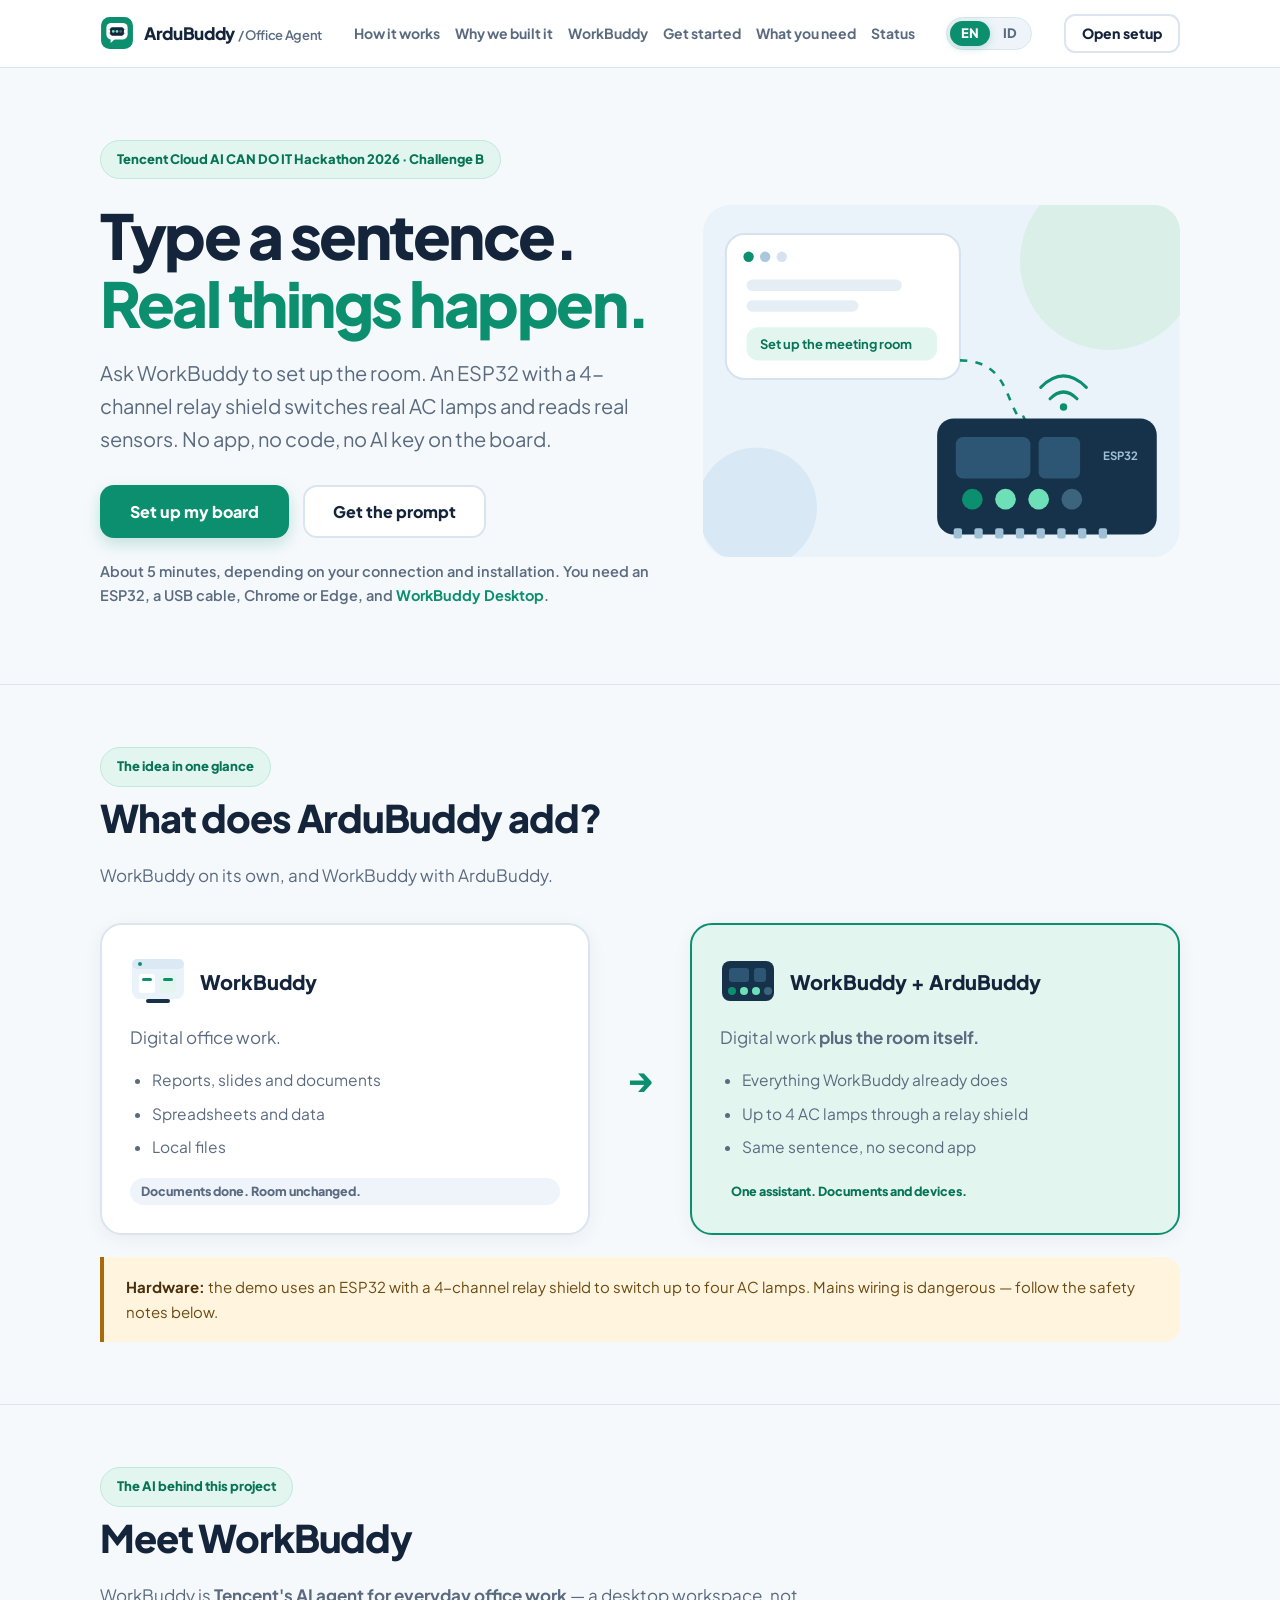
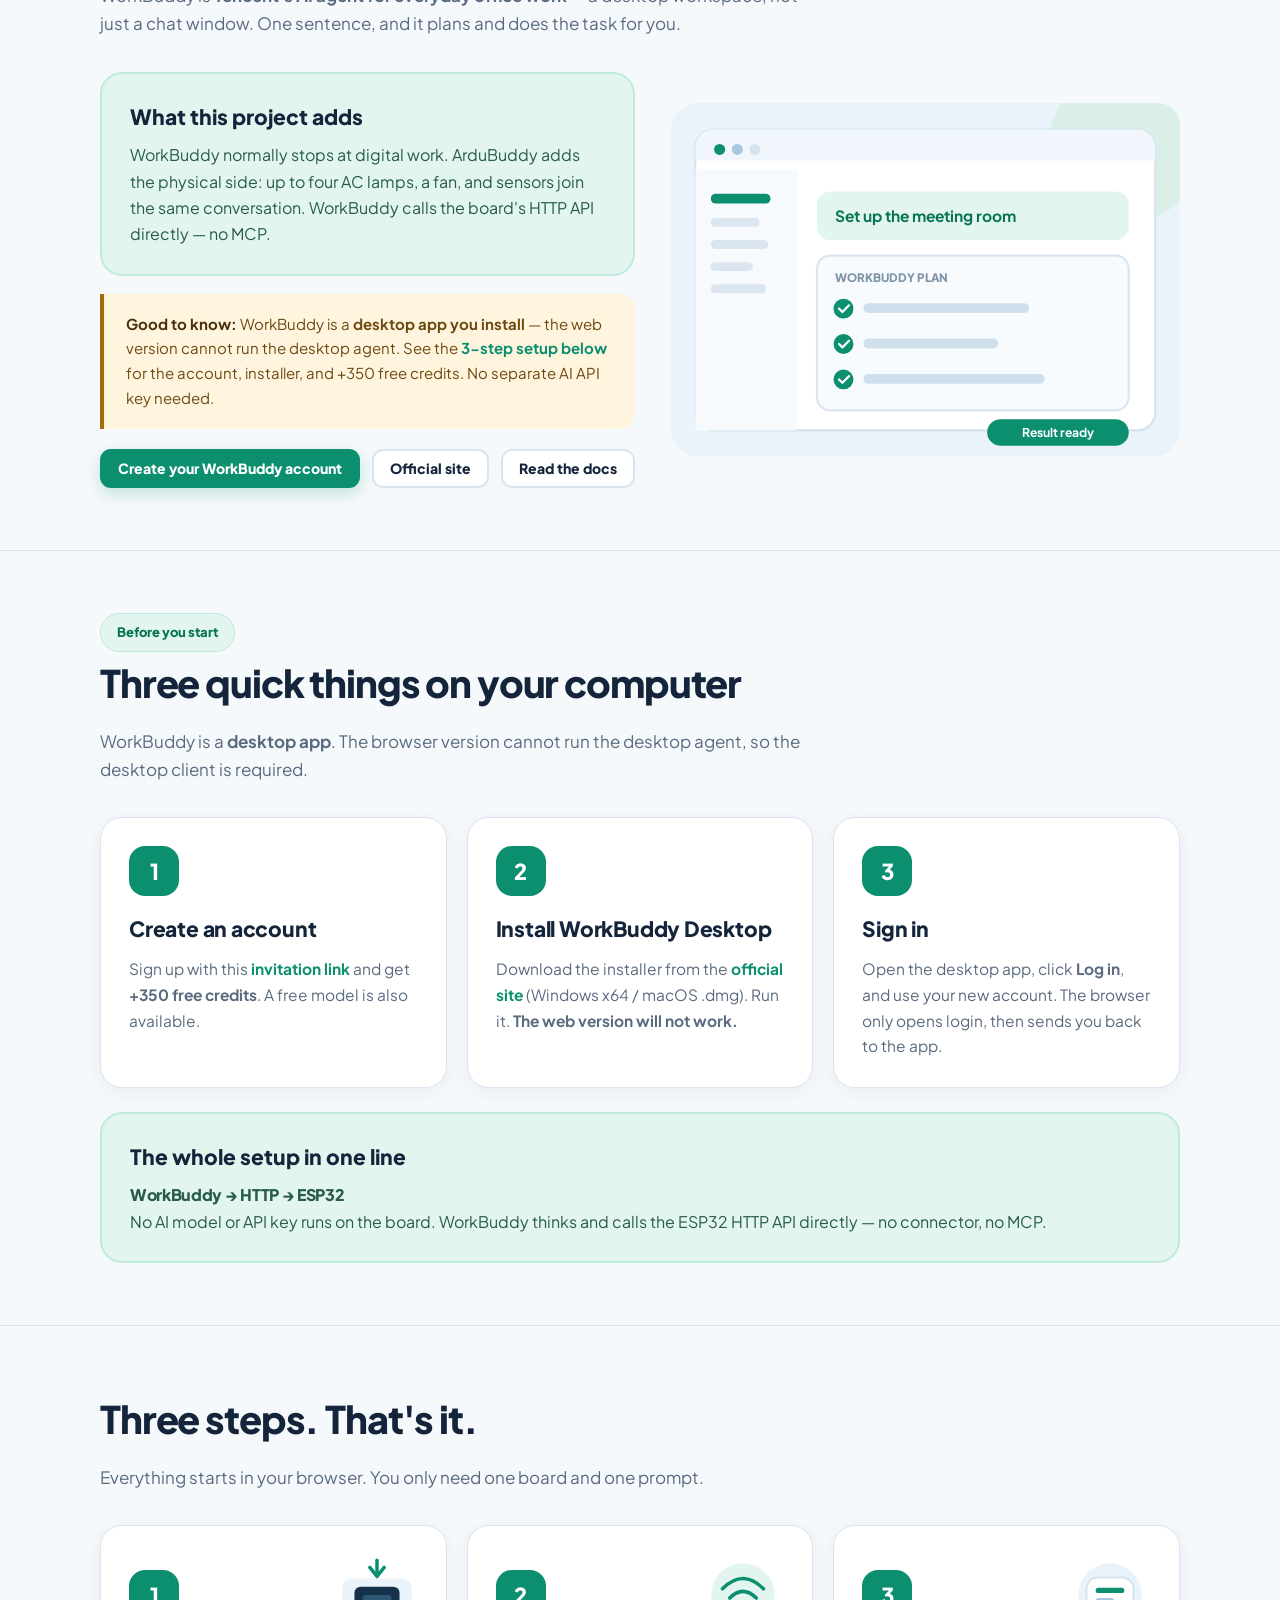
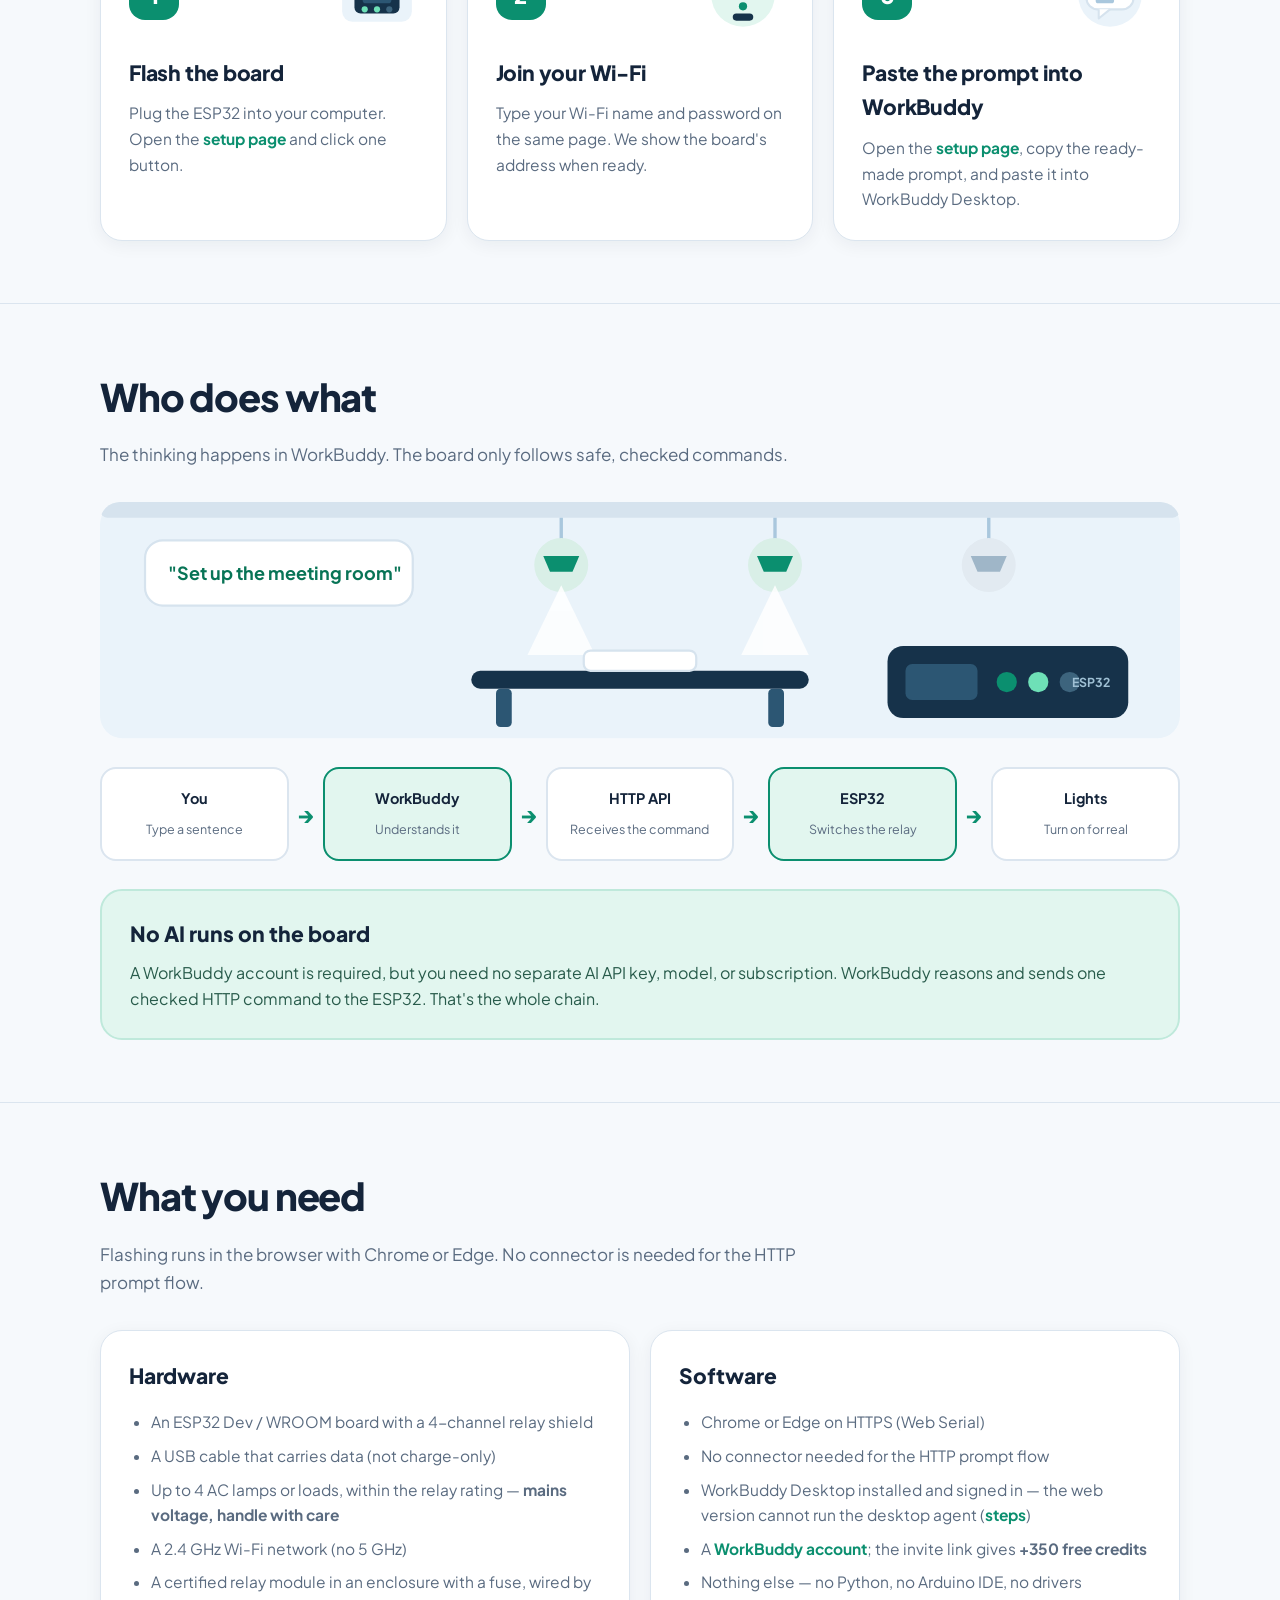
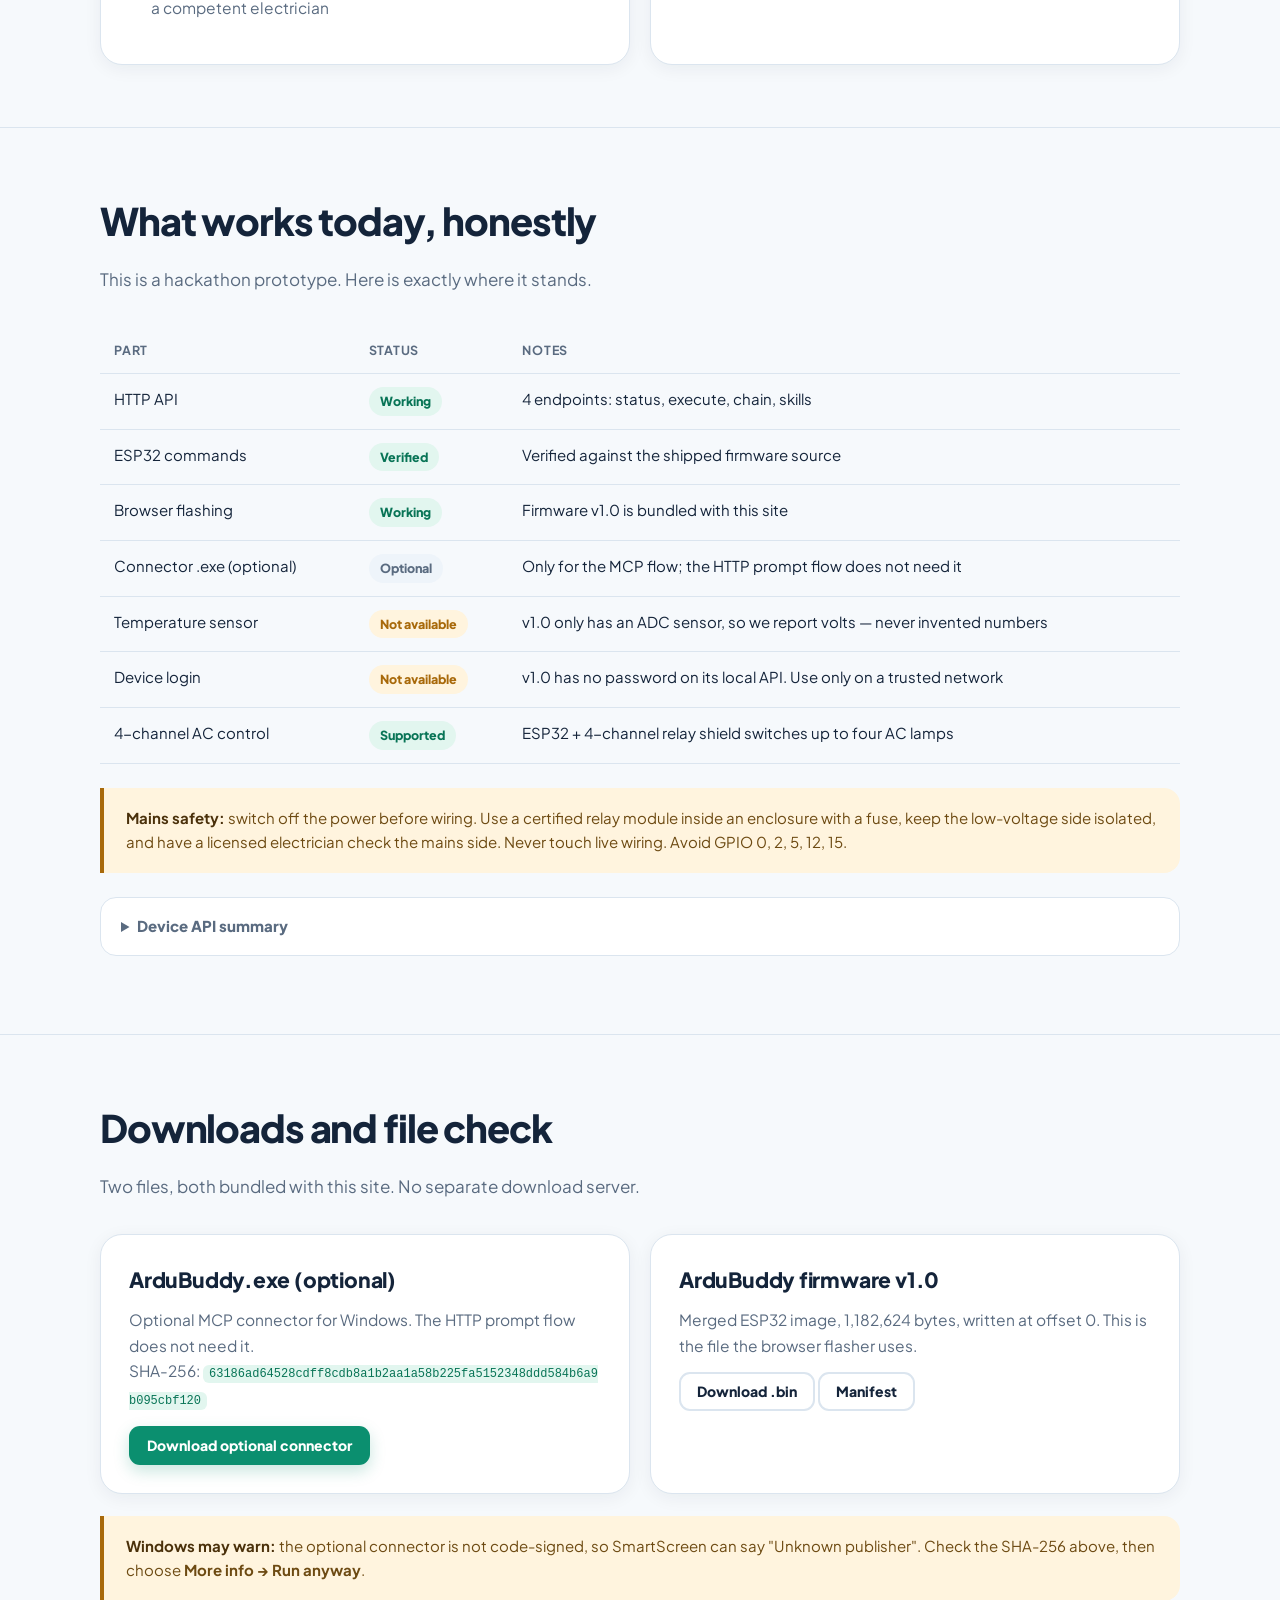
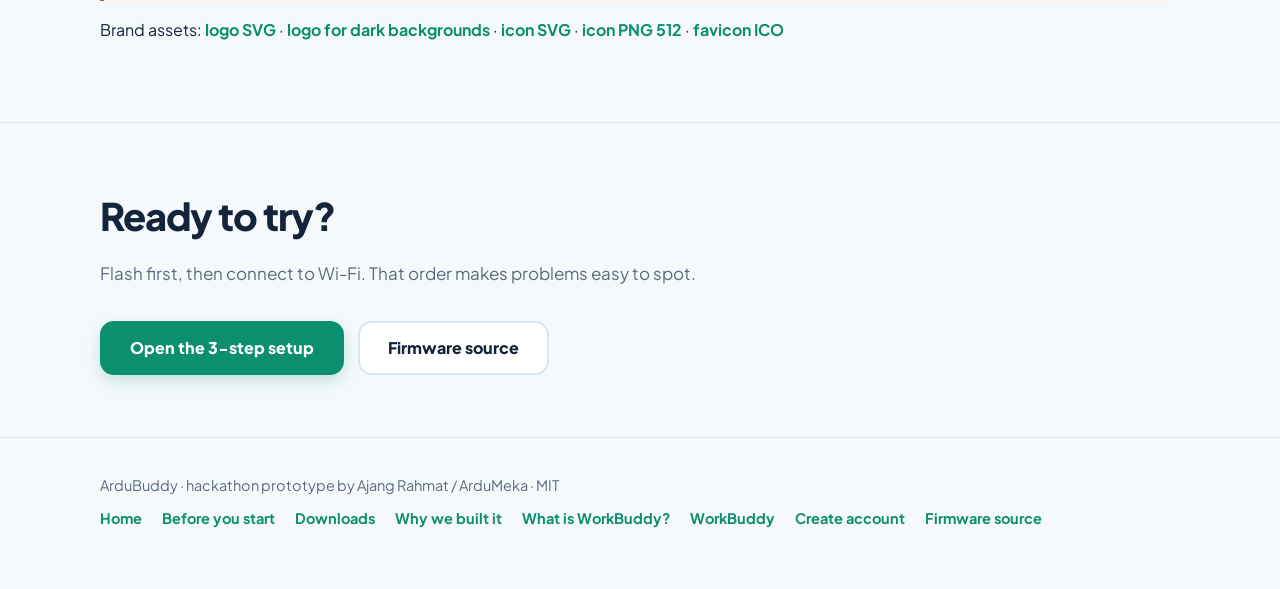
==== website/index.html @ 30529f7f "feat: ArduBuddy v1.0 — firmware ESP32, web setup, prompt HTTP - firmware/ardubuddy: PlatformIO, Wi-F" ====
<!DOCTYPE html>
<html lang="en">
<head>
  <meta charset="utf-8" />
  <meta name="viewport" content="width=device-width, initial-scale=1" />
  <title>ArduBuddy — Talk to your office, watch it happen</title>
  <meta name="description" content="Connect Tencent WorkBuddy, an AI agent for everyday office work, to a real ESP32 board. Flash it in your browser, join it to Wi-Fi, then control lights with a plain sentence." />
  <link rel="preconnect" href="https://fonts.googleapis.com" />
  <link rel="preconnect" href="https://fonts.gstatic.com" crossorigin />
  <link href="https://fonts.googleapis.com/css2?family=Plus+Jakarta+Sans:wght@400;500;600;700;800&family=JetBrains+Mono:wght@400;500&display=swap" rel="stylesheet" />
  <link rel="icon" type="image/svg+xml" href="favicon.svg" />
  <link rel="alternate icon" href="favicon.ico" sizes="any" />
  <meta property="og:type" content="website" />
  <meta property="og:title" content="ArduBuddy — Office Agent" />
  <meta property="og:description" content="WorkBuddy Desktop meets the physical office: one sentence, one checked MCP command, real ESP32 devices." />
  <meta property="og:image" content="https://avisha.id/ardubuddy/assets/ardubuddy-icon-512.png" />
  <link rel="stylesheet" href="assets/style.css" />
  <script src="assets/i18n.js"></script>
</head>
<body>
<header class="site">
  <div class="wrap nav">
    <div class="brand">
      <img class="brand-mark" src="assets/ardubuddy-icon.svg" alt="ArduBuddy logo" />
      <span>ArduBuddy <span class="sub">/ Office Agent</span></span>
    </div>
    <nav class="navlinks">
      <a href="#how" data-i18n="nav.how">How it works</a>
      <a href="#why" data-i18n="nav.why">Why we built it</a>
      <a href="#workbuddy" data-i18n="nav.workbuddy">WorkBuddy</a>
      <a href="flash.html" data-i18n="nav.setup">Get started</a>
      <a href="#needs" data-i18n="nav.needs">What you need</a>
      <a href="#status" data-i18n="nav.status">Status</a>
    </nav>
    <div class="lang-switch" role="group" aria-label="Language" data-i18n-attr="aria-label:lang.label">
      <button class="lang-btn" data-lang="en">EN</button>
      <button class="lang-btn" data-lang="id">ID</button>
    </div>
    <a class="btn btn-ghost btn-small" href="flash.html" data-i18n="header.openSetup">Open setup</a>
  </div>
</header>

<main>
  <div class="hero">
    <div class="wrap">
      <div class="hero-grid">
        <div class="hero-copy">
          <span class="badge" data-i18n="hero.badge">Tencent Cloud AI CAN DO IT Hackathon 2026 · Challenge B</span>
          <h1 data-i18n-html="hero.h1">Type a sentence. <span class="hl">Real things happen.</span></h1>
          <p class="lead" data-i18n="hero.lead">
            Ask WorkBuddy to set up the room. A small ESP32 board switches real lights and reads real sensors. No app, no code, no AI key on the board.
          </p>
          <div class="hero-actions">
            <a class="btn btn-primary" href="flash.html" data-i18n="hero.btn_setup">Set up my board</a>
            <a class="btn btn-ghost" href="flash.html#step-done" data-i18n="hero.btn_download">Get the prompt</a>
          </div>
          <p class="hero-meta" data-i18n-html="hero.meta">About 5 minutes · You need an ESP32, a USB cable, Chrome or Edge, and <a href="https://workbuddy.ai/invite?code=PHSPUBC8" target="_blank" rel="noopener">WorkBuddy Desktop</a>.</p>
        </div>

        <svg class="hero-art" viewBox="0 0 460 340" role="img" aria-label="A chat message travels from WorkBuddy to an ESP32 board and turns on LEDs">
          <defs>
            <marker id="heroArrow" viewBox="0 0 10 10" refX="8" refY="5" markerWidth="6" markerHeight="6" orient="auto-start-reverse">
              <path d="M2 1L8 5L2 9" fill="none" stroke="#0b8f6f" stroke-width="1.6" stroke-linecap="round" stroke-linejoin="round" />
            </marker>
          </defs>
          <rect x="0" y="0" width="460" height="340" rx="26" fill="#eaf3fa" />
          <circle cx="392" cy="54" r="86" fill="#d9efe7" />
          <circle cx="52" cy="292" r="58" fill="#d9e8f5" />

          <rect x="22" y="28" width="226" height="140" rx="18" fill="#ffffff" stroke="#d6e3ee" stroke-width="2" />
          <circle cx="44" cy="50" r="5" fill="#0b8f6f" />
          <circle cx="60" cy="50" r="5" fill="#a9c7dd" />
          <circle cx="76" cy="50" r="5" fill="#d6e3ee" />
          <rect x="42" y="72" width="150" height="11" rx="5.5" fill="#e6eef5" />
          <rect x="42" y="92" width="108" height="11" rx="5.5" fill="#e6eef5" />
          <rect x="42" y="118" width="184" height="32" rx="11" fill="#e2f6ef" />
          <text x="55" y="139" font-family="Plus Jakarta Sans, sans-serif" font-size="12.5" font-weight="700" fill="#087456">Set up the meeting room</text>

          <path d="M248 150 C 300 150 290 200 314 214" fill="none" stroke="#0b8f6f" stroke-width="2.5" stroke-dasharray="7 8" marker-end="url(#heroArrow)" />

          <path d="M326 176 q22 -22 44 0" fill="none" stroke="#0b8f6f" stroke-width="3" stroke-linecap="round" />
          <path d="M335 187 q13 -13 26 0" fill="none" stroke="#0b8f6f" stroke-width="3" stroke-linecap="round" />
          <circle cx="348" cy="195" r="3.6" fill="#0b8f6f" />

          <rect x="226" y="206" width="212" height="112" rx="16" fill="#16324a" />
          <rect x="244" y="224" width="72" height="40" rx="7" fill="#2c5673" />
          <rect x="324" y="224" width="40" height="40" rx="6" fill="#2c5673" />
          <text x="420" y="246" text-anchor="end" font-family="Plus Jakarta Sans, sans-serif" font-size="11" font-weight="700" fill="#9fc0d4">ESP32</text>
          <circle cx="260" cy="284" r="10" fill="#0b8f6f" />
          <circle cx="292" cy="284" r="10" fill="#6ee0b7" />
          <circle cx="324" cy="284" r="10" fill="#6ee0b7" />
          <circle cx="356" cy="284" r="10" fill="#3d647d" />
          <g fill="#9fc0d4">
            <rect x="242" y="312" width="8" height="10" rx="2" />
            <rect x="262" y="312" width="8" height="10" rx="2" />
            <rect x="282" y="312" width="8" height="10" rx="2" />
            <rect x="302" y="312" width="8" height="10" rx="2" />
            <rect x="322" y="312" width="8" height="10" rx="2" />
            <rect x="342" y="312" width="8" height="10" rx="2" />
            <rect x="362" y="312" width="8" height="10" rx="2" />
            <rect x="382" y="312" width="8" height="10" rx="2" />
          </g>
        </svg>
      </div>
    </div>
  </div>

  <section id="why">
    <div class="wrap">
      <span class="badge" data-i18n="why.badge">The idea in one glance</span>
      <h2 data-i18n="why.h2">What does ArduBuddy add?</h2>
      <p class="section-lead" data-i18n="why.lead">WorkBuddy on its own, and WorkBuddy with ArduBuddy.</p>

      <div class="compare">
        <div class="compare-card">
          <div class="compare-head">
            <svg class="compare-icon" viewBox="0 0 56 56" role="img" aria-label="WorkBuddy window with documents">
              <rect x="2" y="6" width="52" height="40" rx="8" fill="#eaf3fa" />
              <rect x="2" y="6" width="52" height="10" rx="5" fill="#dbe9f5" />
              <circle cx="10" cy="11" r="2" fill="#0b8f6f" />
              <rect x="9" y="21" width="16" height="19" rx="3" fill="#ffffff" />
              <rect x="30" y="21" width="16" height="19" rx="3" fill="#e2f6ef" />
              <rect x="12" y="25" width="10" height="3" rx="1.5" fill="#0b8f6f" />
              <rect x="33" y="25" width="10" height="3" rx="1.5" fill="#0b8f6f" />
              <rect x="16" y="46" width="24" height="4" rx="2" fill="#16324a" />
            </svg>
            <h3 data-i18n="compare.wb.title">WorkBuddy</h3>
          </div>
          <p class="compare-lead" data-i18n="compare.wb.lead">Digital office work.</p>
          <ul class="plain">
            <li data-i18n="compare.wb.li1">Reports, slides and documents</li>
            <li data-i18n="compare.wb.li2">Spreadsheets and data</li>
            <li data-i18n="compare.wb.li3">Local files</li>
          </ul>
          <span class="tag tag-plain" data-i18n="compare.wb.tag">Documents done. Room unchanged.</span>
        </div>

        <div class="compare-arrow">→</div>

        <div class="compare-card hot">
          <div class="compare-head">
            <svg class="compare-icon" viewBox="0 0 56 56" role="img" aria-label="ESP32 board with LEDs">
              <rect x="2" y="8" width="52" height="40" rx="8" fill="#16324a" />
              <rect x="9" y="15" width="20" height="14" rx="3" fill="#2c5673" />
              <rect x="34" y="15" width="12" height="14" rx="3" fill="#2c5673" />
              <circle cx="12" cy="38" r="4" fill="#0b8f6f" />
              <circle cx="24" cy="38" r="4" fill="#6ee0b7" />
              <circle cx="36" cy="38" r="4" fill="#6ee0b7" />
              <circle cx="48" cy="38" r="4" fill="#3d647d" />
            </svg>
            <h3 data-i18n="compare.add.title">WorkBuddy + ArduBuddy</h3>
          </div>
          <p class="compare-lead" data-i18n-html="compare.add.lead">Digital work <b>plus the room itself.</b></p>
          <ul class="plain">
            <li data-i18n="compare.add.li1">Everything WorkBuddy already does</li>
            <li data-i18n="compare.add.li2">Lights, indicators and sensors</li>
            <li data-i18n="compare.add.li3">Same sentence, no second app</li>
          </ul>
          <span class="tag tag-ok" data-i18n="compare.add.tag">One assistant. Documents and devices.</span>
        </div>
      </div>

      <div class="note" style="margin-top:22px">
        <strong data-i18n="why.note">Hardware:</strong> <span data-i18n="why.note2">the demo uses an ESP32 with a 4-channel relay shield to switch up to four AC lamps. Mains wiring is dangerous — follow the safety notes below.</span>
      </div>
    </div>
  </section>

  <section id="workbuddy">
    <div class="wrap">
      <span class="badge" data-i18n="wb.badge">The AI behind this project</span>
      <h2 data-i18n="wb.h2">Meet WorkBuddy</h2>
      <p class="section-lead" data-i18n-html="wb.lead">
        WorkBuddy is <b>Tencent's AI agent for everyday office work</b> — a desktop workspace, not just a chat window. One sentence, and it plans and does the task for you.
      </p>
      <div class="wb-grid">
        <div class="wb-copy">
          <div class="callout">
            <h3 data-i18n="wb.callout.h3">What this project adds</h3>
            <p data-i18n="wb.callout.p">WorkBuddy normally stops at digital work. Our connector adds the physical side: meeting-room lights, indicators and sensors join the same conversation. No second app, no dashboard.</p>
          </div>
          <div class="note" style="margin:18px 0 0">
            <strong data-i18n="wb.note-strong">Good to know:</strong> <span data-i18n-html="wb.note">WorkBuddy is a <b>desktop app you install</b> — the web version cannot run custom MCP connectors. See the <a href="#start">3-step setup below</a> for the account, installer, and +350 free credits. No separate AI API key needed.</span>
          </div>
          <div class="wb-links">
            <a class="btn btn-primary btn-small" href="https://workbuddy.ai/invite?code=PHSPUBC8" target="_blank" rel="noopener" data-i18n="wb.btn_account">Create your WorkBuddy account</a>
            <a class="btn btn-ghost btn-small" href="https://www.workbuddy.ai/" target="_blank" rel="noopener" data-i18n="wb.btn_site">Official site</a>
            <a class="btn btn-ghost btn-small" href="https://www.workbuddy.ai/docs/workbuddy/Overview" target="_blank" rel="noopener" data-i18n="wb.btn_docs">Read the docs</a>
          </div>
        </div>

        <svg class="wb-art" viewBox="0 0 460 320" role="img" aria-label="WorkBuddy desktop workspace turning one sentence into a plan">
          <rect x="0" y="0" width="460" height="320" rx="24" fill="#eaf3fa" />
          <circle cx="412" cy="38" r="70" fill="#d9efe7" />
          <rect x="22" y="24" width="416" height="272" rx="16" fill="#ffffff" stroke="#d6e3ee" stroke-width="2" />
          <path d="M38 24 h384 a16 16 0 0 1 16 16 v12 H22 V40 a16 16 0 0 1 16 -16 z" fill="#f0f6fb" />
          <circle cx="44" cy="42" r="5" fill="#0b8f6f" />
          <circle cx="60" cy="42" r="5" fill="#a9c7dd" />
          <circle cx="76" cy="42" r="5" fill="#d6e3ee" />
          <rect x="22" y="60" width="92" height="236" fill="#f6fafd" />
          <rect x="36" y="82" width="54" height="9" rx="4.5" fill="#0b8f6f" />
          <rect x="36" y="104" width="44" height="8" rx="4" fill="#dbe5ef" />
          <rect x="36" y="124" width="52" height="8" rx="4" fill="#dbe5ef" />
          <rect x="36" y="144" width="38" height="8" rx="4" fill="#dbe5ef" />
          <rect x="36" y="164" width="50" height="8" rx="4" fill="#dbe5ef" />

          <rect x="132" y="80" width="282" height="44" rx="12" fill="#e2f6ef" />
          <text x="148" y="108" font-family="Plus Jakarta Sans, sans-serif" font-size="14" font-weight="700" fill="#087456">Set up the meeting room</text>

          <rect x="132" y="138" width="282" height="140" rx="12" fill="#f8fbfe" stroke="#dbe5ef" stroke-width="2" />
          <text x="148" y="162" font-family="Plus Jakarta Sans, sans-serif" font-size="10.5" font-weight="800" fill="#7d93a6">WORKBUDDY PLAN</text>
          <circle cx="156" cy="186" r="9" fill="#0b8f6f" />
          <path d="M152 186 l3 3 6 -6" fill="none" stroke="#ffffff" stroke-width="2" stroke-linecap="round" stroke-linejoin="round" />
          <rect x="174" y="181" width="150" height="9" rx="4.5" fill="#cfe0ec" />
          <circle cx="156" cy="218" r="9" fill="#0b8f6f" />
          <path d="M152 218 l3 3 6 -6" fill="none" stroke="#ffffff" stroke-width="2" stroke-linecap="round" stroke-linejoin="round" />
          <rect x="174" y="213" width="122" height="9" rx="4.5" fill="#cfe0ec" />
          <circle cx="156" cy="250" r="9" fill="#0b8f6f" />
          <path d="M152 250 l3 3 6 -6" fill="none" stroke="#ffffff" stroke-width="2" stroke-linecap="round" stroke-linejoin="round" />
          <rect x="174" y="245" width="164" height="9" rx="4.5" fill="#cfe0ec" />

          <rect x="286" y="286" width="128" height="24" rx="12" fill="#0b8f6f" />
          <text x="350" y="302" text-anchor="middle" font-family="Plus Jakarta Sans, sans-serif" font-size="11" font-weight="700" fill="#ffffff">Result ready</text>
        </svg>
      </div>
    </div>
  </section>

  <section id="start">
    <div class="wrap">
      <span class="badge" data-i18n="start.badge">Before you start</span>
      <h2 data-i18n="start.h2">Three quick things on your computer</h2>
      <p class="section-lead" data-i18n-html="start.lead">
        WorkBuddy is a <b>desktop app</b>. The browser version cannot run MCP connectors, so the desktop client is required.
      </p>
      <div class="grid-3">
        <div class="card">
          <div class="num" style="margin-bottom:16px">1</div>
          <h3 data-i18n="start.1.title">Create an account</h3>
          <p data-i18n-html="start.1.p">Sign up with this <a href="https://workbuddy.ai/invite?code=PHSPUBC8" target="_blank" rel="noopener">invitation link</a> and get <b>+350 free credits</b>. A free model is also available.</p>
        </div>
        <div class="card">
          <div class="num" style="margin-bottom:16px">2</div>
          <h3 data-i18n="start.2.title">Install WorkBuddy Desktop</h3>
          <p data-i18n-html="start.2.p">Download the installer from the <a href="https://www.workbuddy.ai/" target="_blank" rel="noopener">official site</a> (Windows x64 / macOS .dmg). Run it. <b>The web version will not work.</b></p>
        </div>
        <div class="card">
          <div class="num" style="margin-bottom:16px">3</div>
          <h3 data-i18n="start.3.title">Sign in</h3>
          <p data-i18n-html="start.3.p">Open the desktop app, click <b>Log in</b>, and use your new account. The browser only opens login, then sends you back to the app.</p>
        </div>
      </div>
      <div class="callout" style="margin-top:24px">
        <h3 data-i18n="start.callout.h3">The whole setup in one line</h3>
        <p class="formula" data-i18n="start.formula">WorkBuddy Desktop → MCP → ESP32</p>
        <p data-i18n="start.callout.p">No AI model or API key runs on the board. WorkBuddy thinks; ArduBuddy sends one checked command to the ESP32, and the board replies with what happened.</p>
      </div>
    </div>
  </section>

  <section id="how">
    <div class="wrap">
      <h2 data-i18n="how.h2">Three steps. That's it.</h2>
      <p class="section-lead" data-i18n="how.lead">Everything starts in your browser. The connector is just one small file.</p>
      <div class="grid-3">
        <div class="card">
          <div class="card-top">
            <div class="num">1</div>
            <svg class="card-art" viewBox="0 0 80 80" role="img" aria-label="Board being flashed over USB">
              <rect x="6" y="24" width="68" height="42" rx="10" fill="#eaf3fa" />
              <rect x="18" y="32" width="44" height="26" rx="6" fill="#16324a" />
              <rect x="26" y="40" width="28" height="8" rx="3" fill="#2c5673" />
              <circle cx="28" cy="54" r="3" fill="#6ee0b7" />
              <circle cx="40" cy="54" r="3" fill="#6ee0b7" />
              <circle cx="52" cy="54" r="3" fill="#3d647d" />
              <path d="M40 6 v12" fill="none" stroke="#0b8f6f" stroke-width="3.4" stroke-linecap="round" />
              <path d="M33 13 l7 9 7 -9" fill="none" stroke="#0b8f6f" stroke-width="3.4" stroke-linecap="round" stroke-linejoin="round" />
            </svg>
          </div>
          <h3 data-i18n="how.1.title">Flash the board</h3>
          <p data-i18n-html="how.1.p">Plug the ESP32 into your computer. Open the <a href="flash.html">setup page</a> and click one button.</p>
        </div>
        <div class="card">
          <div class="card-top">
            <div class="num">2</div>
            <svg class="card-art" viewBox="0 0 80 80" role="img" aria-label="Board joining a Wi-Fi network">
              <circle cx="40" cy="40" r="31" fill="#e2f6ef" />
              <path d="M20 34 q20 -20 40 0" fill="none" stroke="#0b8f6f" stroke-width="3.4" stroke-linecap="round" />
              <path d="M27 43 q13 -13 26 0" fill="none" stroke="#0b8f6f" stroke-width="3.4" stroke-linecap="round" />
              <circle cx="40" cy="51" r="4" fill="#0b8f6f" />
              <rect x="30" y="58" width="20" height="7" rx="3.5" fill="#16324a" />
            </svg>
          </div>
          <h3 data-i18n="how.2.title">Join your Wi-Fi</h3>
          <p data-i18n="how.2.p">Type your Wi-Fi name and password on the same page. We show the board's address when ready.</p>
        </div>
        <div class="card">
          <div class="card-top">
            <div class="num">3</div>
            <svg class="card-art" viewBox="0 0 80 80" role="img" aria-label="Chat message for WorkBuddy">
              <circle cx="40" cy="40" r="31" fill="#eaf3fa" />
              <rect x="17" y="23" width="46" height="31" rx="11" fill="#ffffff" stroke="#d6e3ee" stroke-width="2" />
              <path d="M29 54 l0 9 11 -9" fill="#ffffff" stroke="#d6e3ee" stroke-width="2" stroke-linejoin="round" />
              <rect x="26" y="33" width="28" height="5" rx="2.5" fill="#0b8f6f" />
              <rect x="26" y="43" width="18" height="5" rx="2.5" fill="#a9c7dd" />
            </svg>
          </div>
          <h3 data-i18n="how.3.title">Talk to WorkBuddy Desktop</h3>
          <p data-i18n-html="how.3.p">Run <code>ArduBuddy.exe</code>, paste the address, then say <code>"Set up the meeting room."</code> in the desktop app.</p>
        </div>
      </div>
    </div>
  </section>

  <section>
    <div class="wrap">
      <h2 data-i18n="who.h2">Who does what</h2>
      <p class="section-lead" data-i18n="who.lead">The thinking happens in WorkBuddy. The board only follows safe, checked commands.</p>

      <svg class="scene-art" viewBox="0 0 960 210" role="img" aria-label="A meeting room where the lights turn on after a spoken request">
        <rect x="0" y="0" width="960" height="210" rx="20" fill="#eaf3fa" />
        <rect x="0" y="0" width="960" height="14" rx="7" fill="#d6e3ee" />
        <rect x="40" y="34" width="238" height="58" rx="16" fill="#ffffff" stroke="#d6e3ee" stroke-width="2" />
        <text x="60" y="69" font-family="Plus Jakarta Sans, sans-serif" font-size="16" font-weight="700" fill="#087456">"Set up the meeting room"</text>

        <g stroke="#a9c7dd" stroke-width="3">
          <path d="M410 14 v34" /><path d="M600 14 v34" /><path d="M790 14 v34" />
        </g>
        <g>
          <circle cx="410" cy="56" r="24" fill="#d9efe7" />
          <circle cx="600" cy="56" r="24" fill="#d9efe7" />
          <circle cx="790" cy="56" r="24" fill="#e2eaf1" />
          <path d="M394 48 h32 l-6 14 h-20 z" fill="#0b8f6f" />
          <path d="M584 48 h32 l-6 14 h-20 z" fill="#0b8f6f" />
          <path d="M774 48 h32 l-6 14 h-20 z" fill="#9fb6c8" />
        </g>
        <g fill="#ffffff" opacity=".85">
          <path d="M410 74 l-30 62 h60 z" />
          <path d="M600 74 l-30 62 h60 z" />
        </g>

        <rect x="330" y="150" width="300" height="16" rx="8" fill="#16324a" />
        <rect x="352" y="166" width="14" height="34" rx="4" fill="#2c5673" />
        <rect x="594" y="166" width="14" height="34" rx="4" fill="#2c5673" />
        <rect x="430" y="132" width="100" height="18" rx="6" fill="#ffffff" stroke="#d6e3ee" stroke-width="2" />

        <rect x="700" y="128" width="214" height="64" rx="14" fill="#16324a" />
        <rect x="716" y="144" width="64" height="32" rx="6" fill="#2c5673" />
        <circle cx="806" cy="160" r="9" fill="#0b8f6f" />
        <circle cx="834" cy="160" r="9" fill="#6ee0b7" />
        <circle cx="862" cy="160" r="9" fill="#3d647d" />
        <text x="898" y="164" text-anchor="end" font-family="Plus Jakarta Sans, sans-serif" font-size="11" font-weight="700" fill="#9fc0d4">ESP32</text>
      </svg>

      <div class="pipeline">
        <div class="pipe-node"><b data-i18n="who.you">You</b><span data-i18n="who.you.s">Type a sentence</span></div>
        <div class="pipe-arrow">→</div>
        <div class="pipe-node hot"><b data-i18n="who.wb">WorkBuddy</b><span data-i18n="who.wb.s">Understands it</span></div>
        <div class="pipe-arrow">→</div>
        <div class="pipe-node"><b data-i18n="who.conn">Connector</b><span data-i18n="who.conn.s">Checks the command</span></div>
        <div class="pipe-arrow">→</div>
        <div class="pipe-node hot"><b data-i18n="who.esp">ESP32</b><span data-i18n="who.esp.s">Switches the pin</span></div>
        <div class="pipe-arrow">→</div>
        <div class="pipe-node"><b data-i18n="who.lights">Lights</b><span data-i18n="who.lights.s">Turn on for real</span></div>
      </div>
      <div class="callout" style="margin-top:28px">
        <h3 data-i18n="who.callout.h3">No AI runs on the board</h3>
        <p data-i18n="who.callout.p">A WorkBuddy account is required, but you need no separate AI API key, model, or subscription. WorkBuddy reasons; the connector sends one allowlisted command to the ESP32. That's the whole chain.</p>
      </div>
    </div>
  </section>

  <section id="needs">
    <div class="wrap">
      <h2 data-i18n="needs.h2">What you need</h2>
      <p class="section-lead" data-i18n="needs.lead">Flashing runs in the browser with Chrome or Edge. The ArduBuddy.exe connector is currently Windows-only.</p>
      <div class="grid-2">
        <div class="card">
          <h3 data-i18n="needs.hw.title">Hardware</h3>
          <ul class="plain">
            <li data-i18n="needs.hw.li1">An ESP32 Dev / WROOM board</li>
            <li data-i18n="needs.hw.li2">A USB cable that carries data (not charge-only)</li>
            <li data-i18n-html="needs.hw.li3">Up to 4 AC lamps or loads, within the relay rating — <b>mains voltage, handle with care</b></li>
            <li data-i18n="needs.hw.li4">A 2.4 GHz Wi-Fi network (no 5 GHz)</li>
            <li data-i18n="needs.hw.li5">A certified relay module in an enclosure with a fuse, wired by a competent electrician</li>
          </ul>
        </div>
        <div class="card">
          <h3 data-i18n="needs.sw.title">Software</h3>
          <ul class="plain">
            <li data-i18n="needs.sw.li1">Chrome or Edge on HTTPS (Web Serial)</li>
            <li data-i18n-html="needs.sw.li2">Windows for the <code>ArduBuddy.exe</code> connector</li>
            <li data-i18n-html="needs.sw.li3">WorkBuddy Desktop installed and signed in — the web version cannot run MCP connectors (<a href="#start">steps</a>)</li>
            <li data-i18n-html="needs.sw.li4">A <a href="https://workbuddy.ai/invite?code=PHSPUBC8" target="_blank" rel="noopener">WorkBuddy account</a>; the invite link gives <b>+350 free credits</b></li>
            <li data-i18n="needs.sw.li5">Nothing else — no Python, no Arduino IDE, no drivers</li>
          </ul>
        </div>
      </div>
    </div>
  </section>

  <section id="status">
    <div class="wrap">
      <h2 data-i18n="status.h2">What works today, honestly</h2>
      <p class="section-lead" data-i18n="status.lead">This is a hackathon prototype. Here is exactly where it stands.</p>
      <table>
        <thead><tr><th data-i18n="status.th1">Part</th><th data-i18n="status.th2">Status</th><th data-i18n="status.th3">Notes</th></tr></thead>
        <tbody>
          <tr><td data-i18n="status.r1n">MCP tools</td><td><span class="tag tag-ok" data-i18n="status.r1tag">Working</span></td><td data-i18n="status.r1note">5 tools: list, status, control, sensor, scene</td></tr>
          <tr><td data-i18n="status.r2n">ESP32 commands</td><td><span class="tag tag-ok" data-i18n="status.r2tag">Verified</span></td><td data-i18n="status.r2note">Verified against the shipped firmware source</td></tr>
          <tr><td data-i18n="status.r3n">Browser flashing</td><td><span class="tag tag-ok" data-i18n="status.r3tag">Working</span></td><td data-i18n="status.r3note">Firmware v1.0 is bundled with this site</td></tr>
          <tr><td data-i18n="status.r4n">Connector .exe (optional)</td><td><span class="tag tag-plain" data-i18n="status.r4tag">Optional</span></td><td data-i18n="status.r4note">Only for the MCP flow; the HTTP prompt flow does not need it</td></tr>
          <tr><td data-i18n="status.r5n">Temperature sensor</td><td><span class="tag tag-warn" data-i18n="status.r5tag">Not available</span></td><td data-i18n="status.r5note">v1.0 only has an ADC sensor, so we report volts — never invented numbers</td></tr>
          <tr><td data-i18n="status.r6n">Device login</td><td><span class="tag tag-warn" data-i18n="status.r6tag">Not available</span></td><td data-i18n="status.r6note">v1.0 has no password on its local API. Use only on a trusted network</td></tr>
          <tr><td data-i18n="status.r7n">4-channel AC control</td><td><span class="tag tag-ok" data-i18n="status.r7tag">Supported</span></td><td data-i18n="status.r7note">ESP32 + 4-channel relay shield switches up to four AC lamps</td></tr>
        </tbody>
      </table>
      <div class="note" style="margin-top:24px">
        <strong data-i18n="status.note-strong">Stay safe:</strong> <span data-i18n-html="status.note">start with small LEDs. Never wire an ESP32 to a wall socket, a projector, or any high-voltage device. Avoid GPIO 0, 2, 5, 12 and 15.</span>
      </div>
      <details class="advanced" style="margin-top:24px">
        <summary data-i18n="status.adv.summary">For developers: exact device commands</summary>
        <div class="body">
          <table>
            <thead><tr><th data-i18n="status.adv.th1">Endpoint</th><th data-i18n="status.adv.th2">Purpose</th></tr></thead>
            <tbody>
              <tr><td><code>GET /api/status</code></td><td data-i18n="status.adv.p1">Board status and IP</td></tr>
              <tr><td><code>POST /api/skill/execute</code></td><td data-i18n-html="status.adv.p2">Write a GPIO pin: <code>{"tool":"gpio.write","args":{"pin":4,"value":true}}</code></td></tr>
              <tr><td><code>POST /api/skill/chain</code></td><td data-i18n="status.adv.p3">Several switches in one request</td></tr>
              <tr><td><code>GET /api/skills</code></td><td data-i18n="status.adv.p4">List of available skills</td></tr>
            </tbody>
          </table>
          <p class="hint" style="margin:14px 0 0" data-i18n-html="status.adv.note">Full schema for each endpoint lives in the <a href="firmware/source/main.cpp" target="_blank" rel="noopener">firmware source</a> (MIT).</p>
        </div>
      </details>
    </div>
  </section>

  <section id="downloads">
    <div class="wrap">
      <h2 data-i18n="dl.h2">Downloads and file check</h2>
      <p class="section-lead" data-i18n="dl.lead">Two files, both bundled with this site. No separate download server.</p>
      <div class="grid-2">
        <div class="card">
          <h3 data-i18n="dl.exe.title">ArduBuddy.exe</h3>
          <p data-i18n-html="dl.exe.p">The connector and its setup window for Windows.<br/>SHA-256: <code style="word-break:break-all;font-size:12px">63186ad64528cdff8cdb8a1b2aa1a58b225fa5152348ddd584b6a9b095cbf120</code></p>
          <p style="margin-top:14px"><a class="btn btn-primary btn-small" href="downloads/ArduBuddy.exe" download data-i18n="dl.btnExe">Download the connector</a></p>
        </div>
        <div class="card">
          <h3 data-i18n="dl.fw.title">ArduBuddy firmware v1.0</h3>
          <p data-i18n="dl.fw.p">Merged ESP32 image, 1,182,624 bytes, written at offset 0. This is the file the browser flasher uses.</p>
          <p style="margin-top:14px"><a class="btn btn-ghost btn-small" href="firmware/ardubuddy-esp32-v10.bin" download data-i18n="dl.btnBin">Download .bin</a> <a class="btn btn-ghost btn-small" href="firmware/manifest.json" data-i18n="dl.btnManifest">Manifest</a></p>
        </div>
      </div>
      <div class="note" style="margin-top:22px">
        <strong data-i18n="dl.note-strong">Windows may warn:</strong> <span data-i18n-html="dl.note">the connector is not code-signed, so SmartScreen can say "Unknown publisher". Check the SHA-256 above, then choose <b>More info → Run anyway</b>.</span>
      </div>
      <p class="hint" style="margin-top:16px" data-i18n-html="dl.hint">Brand assets: <a href="assets/ardubuddy-logo.svg">logo SVG</a> · <a href="assets/ardubuddy-logo-light.svg">logo for dark backgrounds</a> · <a href="assets/ardubuddy-icon.svg">icon SVG</a> · <a href="assets/ardubuddy-icon-512.png">icon PNG 512</a> · <a href="favicon.ico">favicon ICO</a></p>
    </div>
  </section>

  <section>
    <div class="wrap">
      <h2 data-i18n="ready.h2">Ready to try?</h2>
      <p class="section-lead" data-i18n="ready.lead">Flash first, then connect to Wi-Fi. That order makes problems easy to spot.</p>
      <div class="hero-actions">
        <a class="btn btn-primary" href="flash.html" data-i18n="ready.btn1">Open the 3-step setup</a>
        <a class="btn btn-ghost" href="firmware/source/main.cpp" target="_blank" rel="noopener" data-i18n="ready.btn2">Firmware source</a>
      </div>
    </div>
  </section>
</main>

<footer class="site">
  <div class="wrap">
    <div data-i18n="footer.copy">ArduBuddy · hackathon prototype by Ajang Rahmat / ArduMeka · MIT</div>
    <div class="links">
      <a href="index.html" data-i18n="nav.home">Home</a>
      <a href="index.html#start" data-i18n="nav.before">Before you start</a>
      <a href="index.html#downloads" data-i18n="nav.downloads">Downloads</a>
      <a href="index.html#why" data-i18n="nav.why">Why we built it</a>
      <a href="index.html#workbuddy" data-i18n="nav.whatwb">What is WorkBuddy?</a>
      <a href="https://www.workbuddy.ai/" target="_blank" rel="noopener" data-i18n="nav.workbuddy">WorkBuddy</a>
      <a href="https://workbuddy.ai/invite?code=PHSPUBC8" target="_blank" rel="noopener" data-i18n="nav.createAccount">Create account</a>
      <a href="firmware/source/main.cpp" target="_blank" rel="noopener" data-i18n="nav.source">Firmware source</a>
    </div>
  </div>
</footer>
</body>
</html>
---- website/assets/style.css ----
:root {
  --bg: #f6f9fc;
  --surface: #ffffff;
  --surface-2: #eef4fa;
  --line: #dbe5ef;
  --text: #14243a;
  --muted: #5a6b80;
  --accent: #0b8f6f;
  --accent-dark: #087456;
  --accent-soft: #e2f6ef;
  --amber: #a8690a;
  --amber-soft: #fff4de;
  --red: #c53f3f;
  --radius: 22px;
  --shadow: 0 4px 18px rgba(20, 36, 58, .06);
}

* { box-sizing: border-box; }
html { scroll-behavior: smooth; }

body {
  margin: 0;
  background: var(--bg);
  color: var(--text);
  font-family: "Plus Jakarta Sans", system-ui, -apple-system, "Segoe UI", sans-serif;
  font-size: 16px;
  line-height: 1.65;
  -webkit-font-smoothing: antialiased;
}

a { color: var(--accent); text-decoration: none; font-weight: 700; }
a:hover { text-decoration: underline; }
.wrap { width: min(1080px, calc(100% - 36px)); margin: 0 auto; }

header.site {
  position: sticky; top: 0; z-index: 20;
  background: rgba(255, 255, 255, .92);
  border-bottom: 1px solid var(--line);
  backdrop-filter: blur(10px);
}
.nav { display: flex; align-items: center; justify-content: space-between; gap: 18px; padding: 14px 0; }
.brand { display: flex; align-items: center; gap: 10px; font-weight: 800; letter-spacing: -.02em; font-size: 17px; white-space: nowrap; }
.brand .brand-mark {
  width: 34px; height: 34px; display: block; flex-shrink: 0;
  border-radius: 11px;
}
.brand .sub { color: var(--muted); font-weight: 600; font-size: 13px; }
.navlinks { display: flex; align-items: center; gap: 15px; flex-wrap: wrap; }
.navlinks a { color: var(--muted); font-size: 14px; white-space: nowrap; }
.navlinks a:hover { color: var(--text); text-decoration: none; }

.lang-switch { display: inline-flex; align-items: center; background: var(--surface-2); border: 1px solid var(--line); border-radius: 999px; padding: 3px; gap: 2px; flex-shrink: 0; }
.lang-btn { border: none; background: transparent; cursor: pointer; font-family: inherit; font-weight: 800; font-size: 13px; color: var(--muted); padding: 6px 11px; border-radius: 999px; line-height: 1; transition: background .15s ease, color .15s ease; }
.lang-btn:hover { color: var(--text); }
.lang-btn.active { background: var(--accent); color: #fff; box-shadow: 0 2px 8px rgba(11, 143, 111, .25); }
.lang-btn.active:hover { color: #fff; }

.btn {
  display: inline-flex; align-items: center; justify-content: center; gap: 9px;
  padding: 15px 28px; border-radius: 14px; font-weight: 800; font-size: 16px;
  border: 2px solid transparent; cursor: pointer; text-decoration: none;
  font-family: inherit; line-height: 1.2; white-space: nowrap;
  transition: transform .15s ease, background .15s ease, box-shadow .15s ease;
}
.btn:hover { text-decoration: none; transform: translateY(-2px); }
.btn-primary { background: var(--accent); color: #fff; box-shadow: 0 6px 16px rgba(11, 143, 111, .22); }
.btn-primary:hover { background: var(--accent-dark); }
.btn-ghost { background: #fff; border-color: var(--line); color: var(--text); }
.btn-ghost:hover { border-color: var(--accent); }
.btn-small { padding: 9px 16px; font-size: 14px; border-radius: 11px; }
.btn:disabled { opacity: .45; cursor: not-allowed; transform: none; box-shadow: none; }

.badge {
  display: inline-flex; align-items: center; gap: 8px;
  padding: 8px 16px; border-radius: 999px;
  background: var(--accent-soft); border: 1px solid #bfe9db;
  color: var(--accent-dark); font-size: 13px; font-weight: 800;
  max-width: 100%;
}

.hero { padding: 72px 0 62px; border-bottom: 1px solid var(--line); }
h1 { font-size: clamp(36px, 5.6vw, 62px); line-height: 1.1; letter-spacing: -.04em; margin: 22px 0 18px; max-width: 900px; font-weight: 800; }
h1 .hl { color: var(--accent); }
.lead { color: var(--muted); font-size: 20px; max-width: 720px; margin: 0 0 30px; }
.hero-actions { display: flex; gap: 14px; flex-wrap: wrap; }
.hero-meta { margin-top: 22px; color: var(--muted); font-size: 14.5px; font-weight: 600; }

section { padding: 62px 0; border-bottom: 1px solid var(--line); }
h2 { font-size: clamp(27px, 3.6vw, 38px); letter-spacing: -.03em; margin: 0 0 12px; font-weight: 800; }
h3 { font-weight: 800; }
.section-lead { color: var(--muted); max-width: 700px; margin: 0 0 34px; font-size: 17px; }

.grid-3 { display: grid; grid-template-columns: repeat(3, 1fr); gap: 20px; }
.grid-2 { display: grid; grid-template-columns: repeat(2, 1fr); gap: 20px; }
.card {
  background: var(--surface); border: 1px solid var(--line);
  border-radius: var(--radius); padding: 28px; box-shadow: var(--shadow);
}
.card-top { display: flex; align-items: center; justify-content: space-between; gap: 14px; margin-bottom: 20px; }
.card .num {
  width: 50px; height: 50px; border-radius: 16px; display: grid; place-items: center;
  background: var(--accent); color: #fff; font-size: 22px; font-weight: 800; margin-bottom: 0;
}
.card-art { width: 82px; height: 82px; flex-shrink: 0; }
.hero-grid { display: grid; grid-template-columns: 1.08fr .92fr; gap: 44px; align-items: center; }
.hero-art { width: 100%; height: auto; display: block; border-radius: 26px; }
.step-art { width: 74px; height: 74px; margin-left: auto; flex-shrink: 0; }
.empty-art { width: 150px; height: 110px; display: block; margin: 0 auto 10px; }
.scene-art { width: 100%; height: auto; display: block; border-radius: 20px; margin-bottom: 28px; }
.wb-grid { display: grid; grid-template-columns: 1fr .95fr; gap: 36px; align-items: center; }
.wb-art { width: 100%; height: auto; display: block; border-radius: 22px; }
.wb-list { list-style: none; padding: 0; margin: 0 0 24px; }
.wb-list li { display: flex; gap: 12px; align-items: flex-start; margin-bottom: 14px; color: var(--muted); font-size: 15.5px; }
.wb-list .tick { width: 24px; height: 24px; border-radius: 8px; background: var(--accent-soft); flex-shrink: 0; display: grid; place-items: center; }
.wb-list b { color: var(--text); }
.wb-links { display: flex; gap: 12px; flex-wrap: wrap; margin-top: 20px; }
.compare { display: grid; grid-template-columns: 1fr 64px 1fr; gap: 18px; align-items: stretch; }
.compare-card { background: #ffffff; border: 2px solid var(--line); border-radius: 22px; padding: 28px; box-shadow: var(--shadow); }
.compare-card.hot { border-color: var(--accent); background: var(--accent-soft); }
.compare-head { display: flex; align-items: center; gap: 14px; margin-bottom: 14px; }
.compare-head h3 { margin: 0; font-size: 20px; }
.compare-icon { width: 56px; height: 56px; flex-shrink: 0; }
.compare-lead { color: var(--muted); font-size: 17px; margin: 0 0 16px; }
.compare-card ul { margin: 0 0 18px; }
.compare-arrow { display: grid; place-items: center; font-size: 34px; color: var(--accent); font-weight: 800; }
.tag-plain { background: var(--surface-2); color: var(--muted); }
.formula { font-size: clamp(18px, 2.6vw, 26px); font-weight: 800; color: var(--accent-dark); margin: 4px 0 12px; letter-spacing: -.02em; }
.card h3 { margin: 0 0 10px; font-size: 21px; letter-spacing: -.01em; }
.card p { margin: 0; color: var(--muted); font-size: 15.5px; }
.card code { color: var(--accent-dark); font-size: 13.5px; background: var(--accent-soft); padding: 2px 6px; border-radius: 6px; }

.pipeline { display: grid; grid-template-columns: 1fr auto 1fr auto 1fr auto 1fr auto 1fr; align-items: stretch; gap: 8px; }
.pipe-node { background: #fff; border: 2px solid var(--line); border-radius: 16px; padding: 18px 10px; text-align: center; }
.pipe-node.hot { border-color: var(--accent); background: var(--accent-soft); }
.pipe-node b { display: block; font-size: 14.5px; margin-bottom: 4px; }
.pipe-node span { color: var(--muted); font-size: 12.5px; }
.pipe-arrow { display: grid; place-items: center; color: var(--accent); font-size: 22px; font-weight: 800; }

.callout { background: var(--accent-soft); border: 2px solid #bfe9db; border-radius: var(--radius); padding: 26px 28px; }
.callout h3 { margin: 0 0 8px; font-size: 21px; }
.callout p { margin: 0; color: #285b4b; font-size: 16px; }

table { width: 100%; border-collapse: collapse; font-size: 15px; }
th, td { text-align: left; padding: 13px 14px; border-bottom: 1px solid var(--line); vertical-align: top; }
th { color: var(--muted); font-size: 12.5px; text-transform: uppercase; letter-spacing: .06em; }
td code { color: var(--accent-dark); font-size: 13.5px; }

.tag { display: inline-block; padding: 4px 11px; border-radius: 999px; font-size: 12.5px; font-weight: 800; }
.tag-ok { background: var(--accent-soft); color: var(--accent-dark); }
.tag-warn { background: var(--amber-soft); color: var(--amber); }
.compare-card .tag { display: block; line-height: 1.5; border-radius: 14px; }

.note { border-left: 4px solid var(--amber); background: var(--amber-soft); padding: 18px 22px; border-radius: 0 16px 16px 0; color: #6d4a12; font-size: 15px; }
.note strong { color: #4a300a; }

footer.site { padding: 36px 0 60px; color: var(--muted); font-size: 14.5px; }
footer.site .links { display: flex; gap: 20px; flex-wrap: wrap; margin-top: 10px; }

/* Setup wizard */
.stepbar { display: flex; gap: 10px; flex-wrap: wrap; margin: 24px 0 32px; }
.step-chip {
  display: flex; align-items: center; gap: 10px; padding: 10px 18px;
  background: #fff; border: 2px solid var(--line); border-radius: 999px;
  font-size: 14.5px; font-weight: 800; color: var(--muted);
}
.step-chip b { width: 26px; height: 26px; border-radius: 50%; background: var(--surface-2); display: grid; place-items: center; font-size: 13px; }
.step-chip.active { border-color: var(--accent); color: var(--accent-dark); background: var(--accent-soft); }
.step-chip.active b { background: var(--accent); color: #fff; }

.step-card { background: #fff; border: 2px solid var(--line); border-radius: var(--radius); padding: 32px; box-shadow: var(--shadow); margin-bottom: 24px; }
.step-card.highlight { border-color: var(--accent); }
.step-head { display: flex; align-items: center; gap: 16px; margin-bottom: 10px; }
.step-head .big-num { width: 46px; height: 46px; border-radius: 14px; background: var(--accent); color: #fff; display: grid; place-items: center; font-size: 21px; font-weight: 800; flex-shrink: 0; }
.step-head h3 { margin: 0; font-size: 24px; letter-spacing: -.02em; }
.step-card .hint { color: var(--muted); font-size: 16px; margin: 0 0 24px; }

.panel { background: var(--surface-2); border: 1px solid var(--line); border-radius: 18px; padding: 22px; }
.panel h3 { margin: 0 0 6px; font-size: 18px; }
.panel .hint { color: var(--muted); font-size: 14.5px; margin: 0 0 18px; }

.field { margin-bottom: 18px; }
.field label { display: block; font-size: 14.5px; font-weight: 800; color: var(--text); margin-bottom: 8px; }
.field select, .field input[type="file"], .field input[type="text"], .field input[type="password"], .field input[type="number"] {
  width: 100%; padding: 14px 16px; background: #fff; color: var(--text);
  border: 2px solid var(--line); border-radius: 13px; font-family: inherit; font-size: 16px;
}
.field input:focus, .field select:focus { outline: none; border-color: var(--accent); }

.console {
  background: #101c28; border: 1px solid #22364a; border-radius: 14px;
  padding: 14px; height: 220px; overflow-y: auto;
  font-family: "JetBrains Mono", Consolas, monospace; font-size: 12.5px; line-height: 1.6;
  white-space: pre-wrap; word-break: break-word; color: #d6e2ec;
}
.console .ok { color: #6ee0b7; }
.console .warn { color: #ffc66d; }
.console .err { color: #ff8b8b; }
.console .dim { color: #8fa2b4; }

.progress { height: 12px; background: var(--surface-2); border: 1px solid var(--line); border-radius: 99px; overflow: hidden; margin: 20px 0 6px; }
.progress > div { height: 100%; width: 0; background: var(--accent); border-radius: 99px; transition: width .2s ease; }
.progress-label { font-size: 13.5px; color: var(--muted); font-weight: 700; }

.status-row { display: flex; align-items: center; gap: 10px; font-size: 15px; color: var(--muted); margin-top: 16px; font-weight: 700; }
.dot { width: 11px; height: 11px; border-radius: 50%; background: #b6c4d2; flex-shrink: 0; }
.dot.on { background: var(--accent); }
.dot.busy { background: #e0a13a; }

.ipbox { background: var(--accent-soft); border: 2px solid #bfe9db; border-radius: 18px; padding: 24px; margin: 20px 0; }
.ipbox .label { font-size: 12.5px; color: var(--accent-dark); font-weight: 800; text-transform: uppercase; letter-spacing: .07em; }
.ipbox .address { font-size: clamp(22px, 4vw, 32px); font-weight: 800; color: var(--accent-dark); margin: 6px 0 16px; word-break: break-all; }

details.advanced { background: #fff; border: 1px solid var(--line); border-radius: 16px; padding: 0 20px; margin-bottom: 16px; }
details.advanced summary { cursor: pointer; padding: 16px 0; font-weight: 800; font-size: 15px; color: var(--muted); }
details.advanced[open] summary { color: var(--text); border-bottom: 1px solid var(--line); }
details.advanced .body { padding: 16px 0 20px; }

/* Relay config + WorkBuddy prompt */
.relay-head, .relay-row { display: grid; grid-template-columns: 34px 1fr 92px auto auto; gap: 8px; align-items: center; }
.relay-head { margin: 20px 0 8px; font-size: 11.5px; font-weight: 800; color: var(--muted); text-transform: uppercase; letter-spacing: .06em; }
.relay-grid { display: grid; gap: 10px; }
.relay-row input { width: 100%; padding: 11px 13px; background: #fff; color: var(--text); border: 2px solid var(--line); border-radius: 12px; font-family: inherit; font-size: 15px; }
.relay-row input:focus { outline: none; border-color: var(--accent); }
.relay-num { width: 32px; height: 32px; border-radius: 10px; background: var(--accent-soft); color: var(--accent-dark); display: grid; place-items: center; font-weight: 800; font-size: 13px; }
.relay-row .btn { padding: 8px 12px; font-size: 12.5px; }
.check-row { display: flex; align-items: center; gap: 10px; margin-top: 16px; color: var(--muted); font-size: 15px; font-weight: 600; cursor: pointer; }
.check-row input { width: 18px; height: 18px; accent-color: var(--accent); }
.prompt-box { width: 100%; min-height: 440px; margin-top: 6px; padding: 16px; background: #0f1b26; color: #d6e2ec; border: 1px solid #22364a; border-radius: 14px; font-family: "JetBrains Mono", Consolas, monospace; font-size: 12.5px; line-height: 1.65; resize: vertical; }
.btn:disabled { opacity: .45; cursor: not-allowed; }

@media (max-width: 600px) {
  .relay-head { display: none; }
  .relay-row { grid-template-columns: 30px 1fr 76px; }
  .relay-row .btn { grid-column: span 1; }
}

ol.steps { padding-left: 22px; color: var(--muted); font-size: 15.5px; }
ol.steps li { margin-bottom: 10px; }
ol.steps b { color: var(--text); }
ul.plain { padding-left: 22px; color: var(--muted); font-size: 15.5px; }
ul.plain li { margin-bottom: 8px; }

@media (max-width: 1180px) {
  .brand .sub { display: none; }
}

@media (max-width: 880px) {
  .grid-3, .grid-2, .hero-grid, .wb-grid, .compare { grid-template-columns: 1fr; }
  .compare-arrow { transform: rotate(90deg); }
  .wb-grid { gap: 26px; }
  .hero-grid { gap: 28px; }
  .hero-art { max-width: 460px; }
  .step-art { width: 56px; height: 56px; }
  .pipeline { grid-template-columns: 1fr; }
  .pipe-arrow { transform: rotate(90deg); }
  .navlinks { display: none; }
  .hero { padding: 48px 0 42px; }
  section { padding: 46px 0; }
  .step-card { padding: 24px 20px; }
}

@media (max-width: 600px) {
  .badge { display: inline-block; white-space: normal; font-size: 12px; padding: 7px 13px; }
  .hero { padding: 40px 0 34px; }
  .compare-card, .card, .callout { padding: 22px; }
  .card-art { width: 64px; height: 64px; }
  .step-head h3 { font-size: 21px; }
  table { display: block; overflow-x: auto; }
  th, td { word-break: break-word; }
}
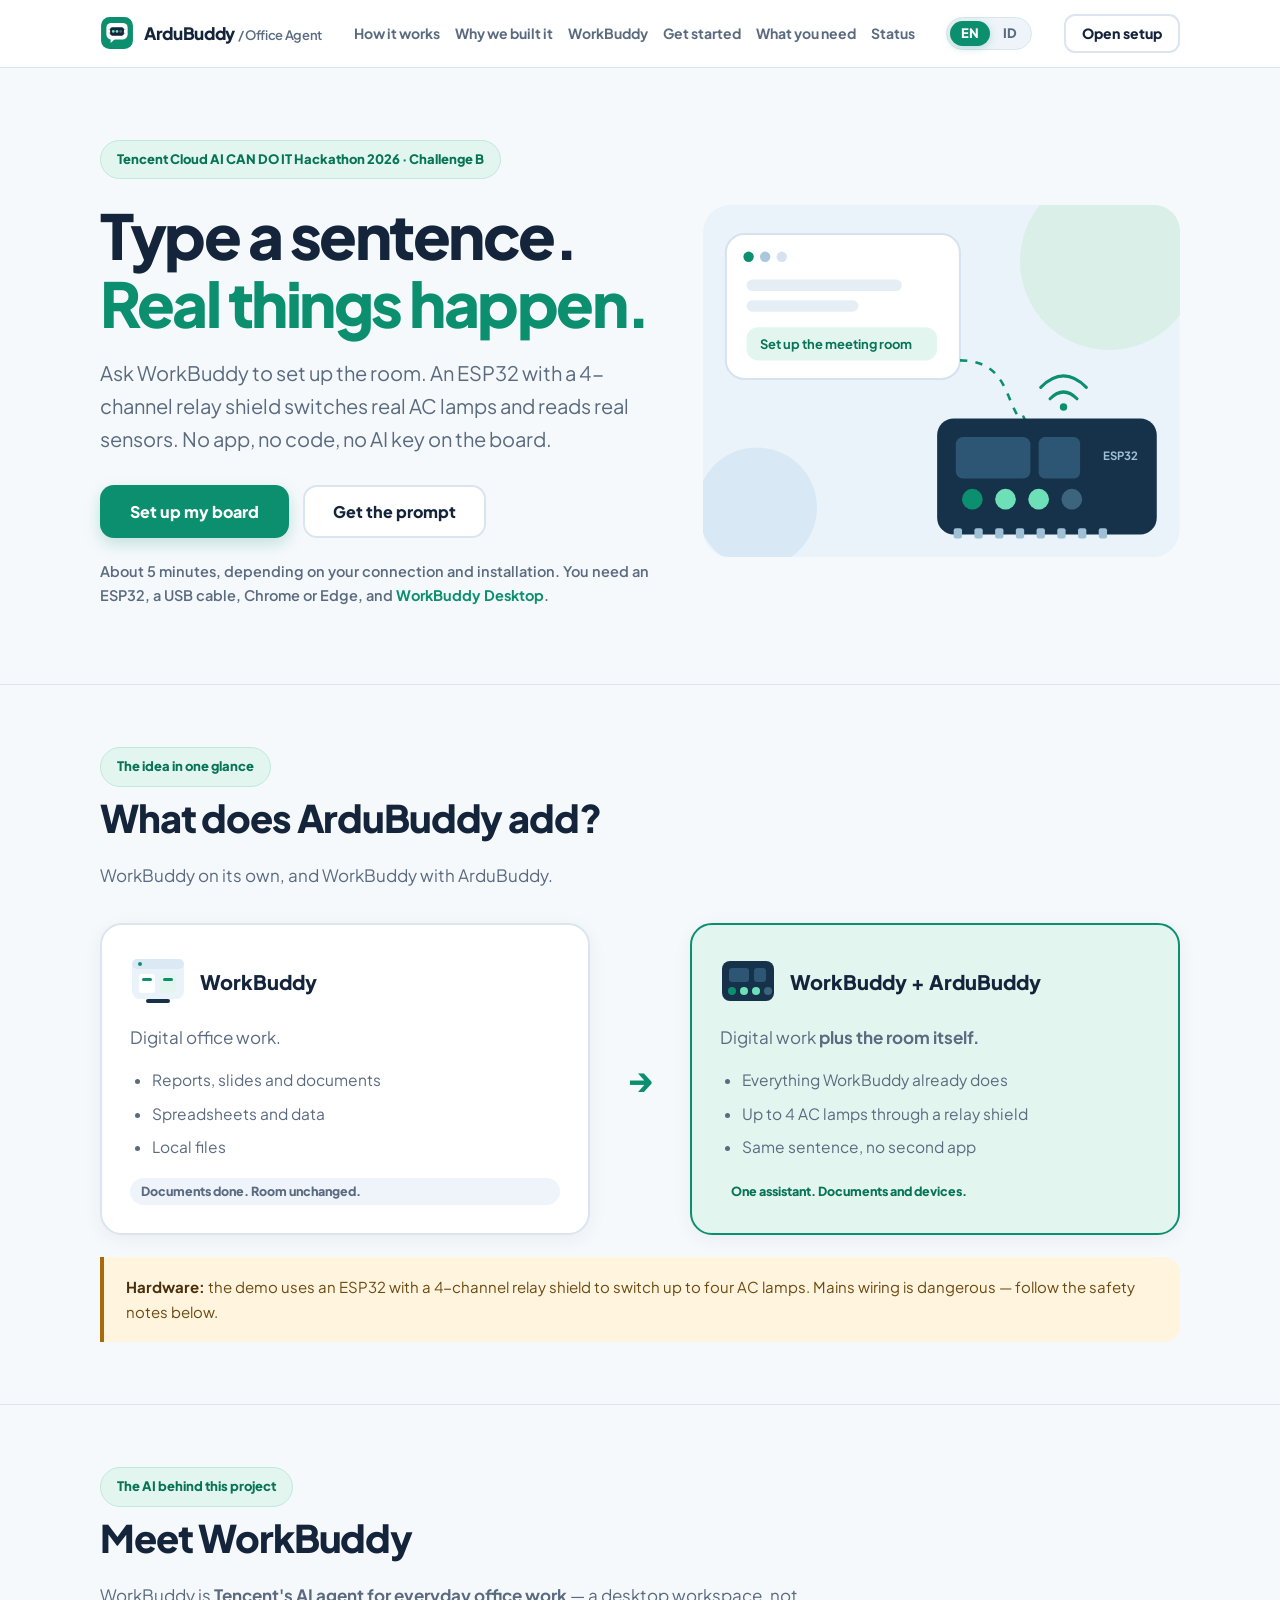
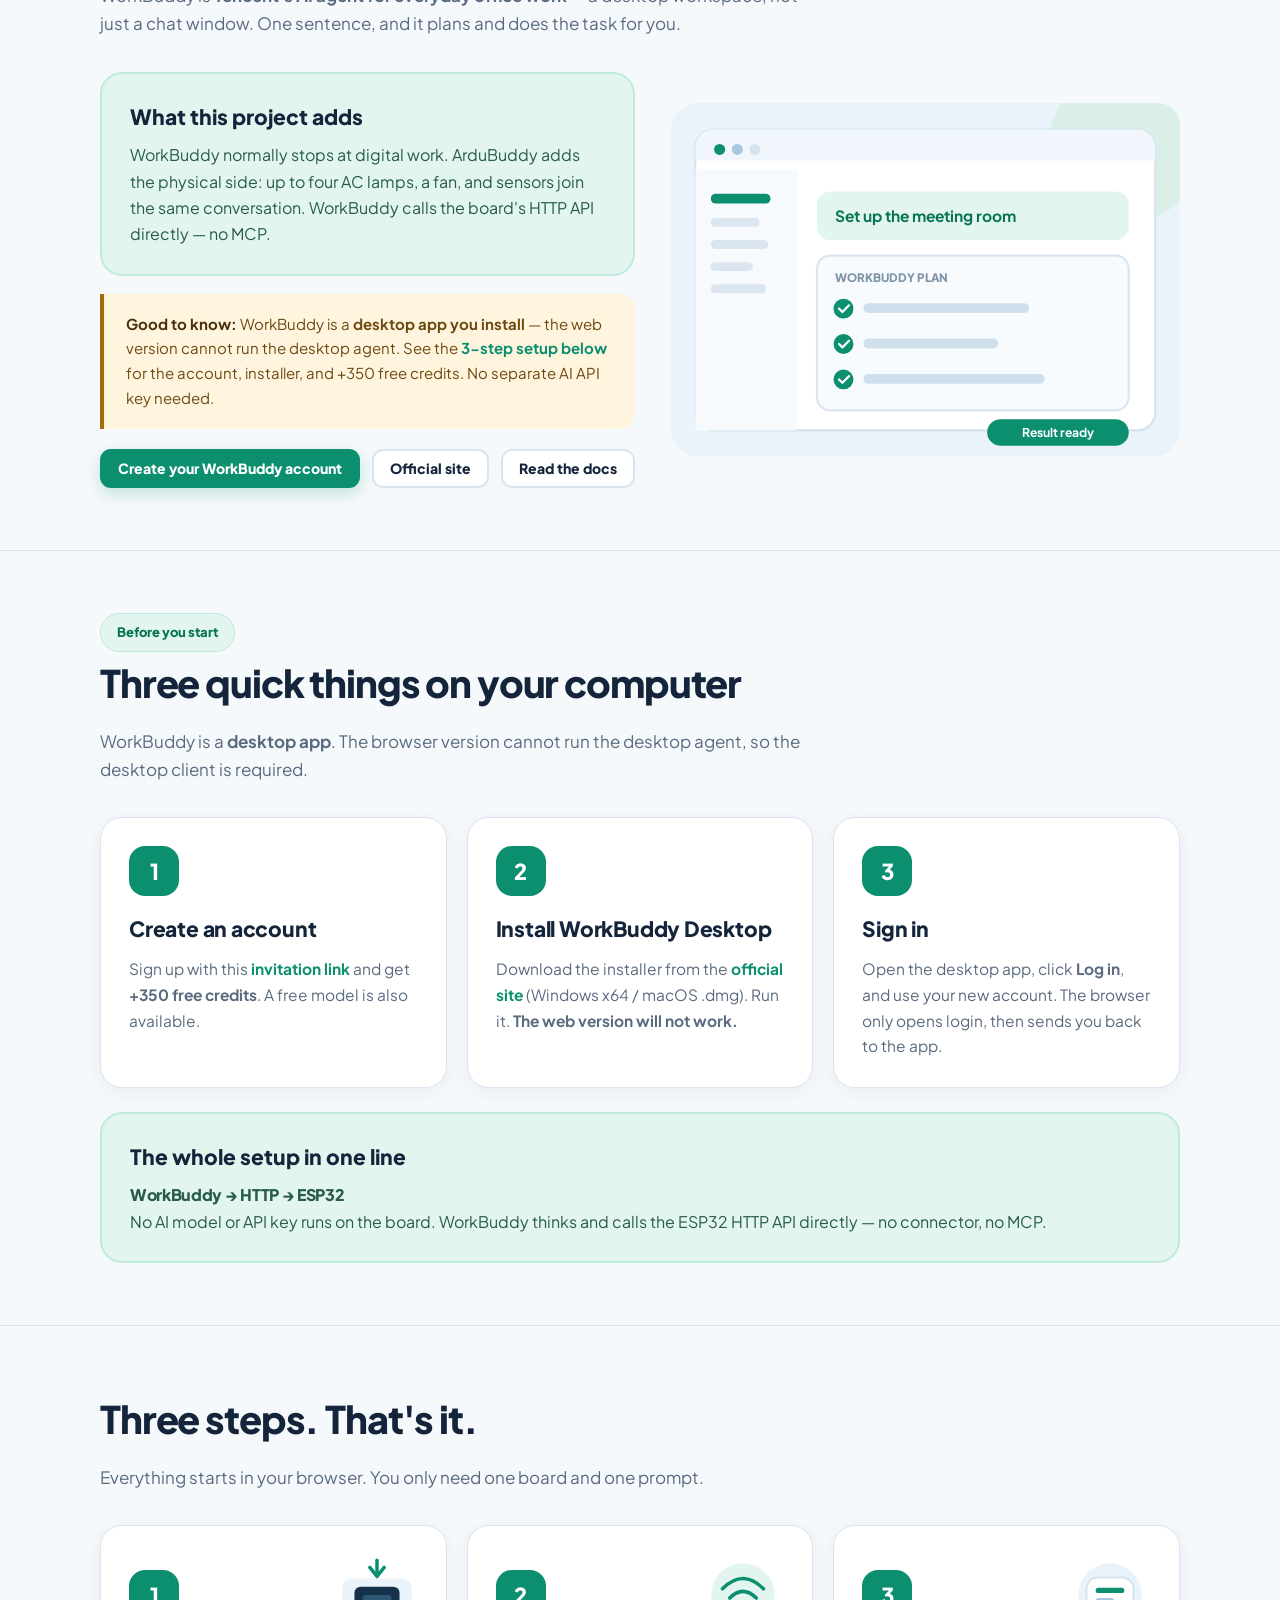
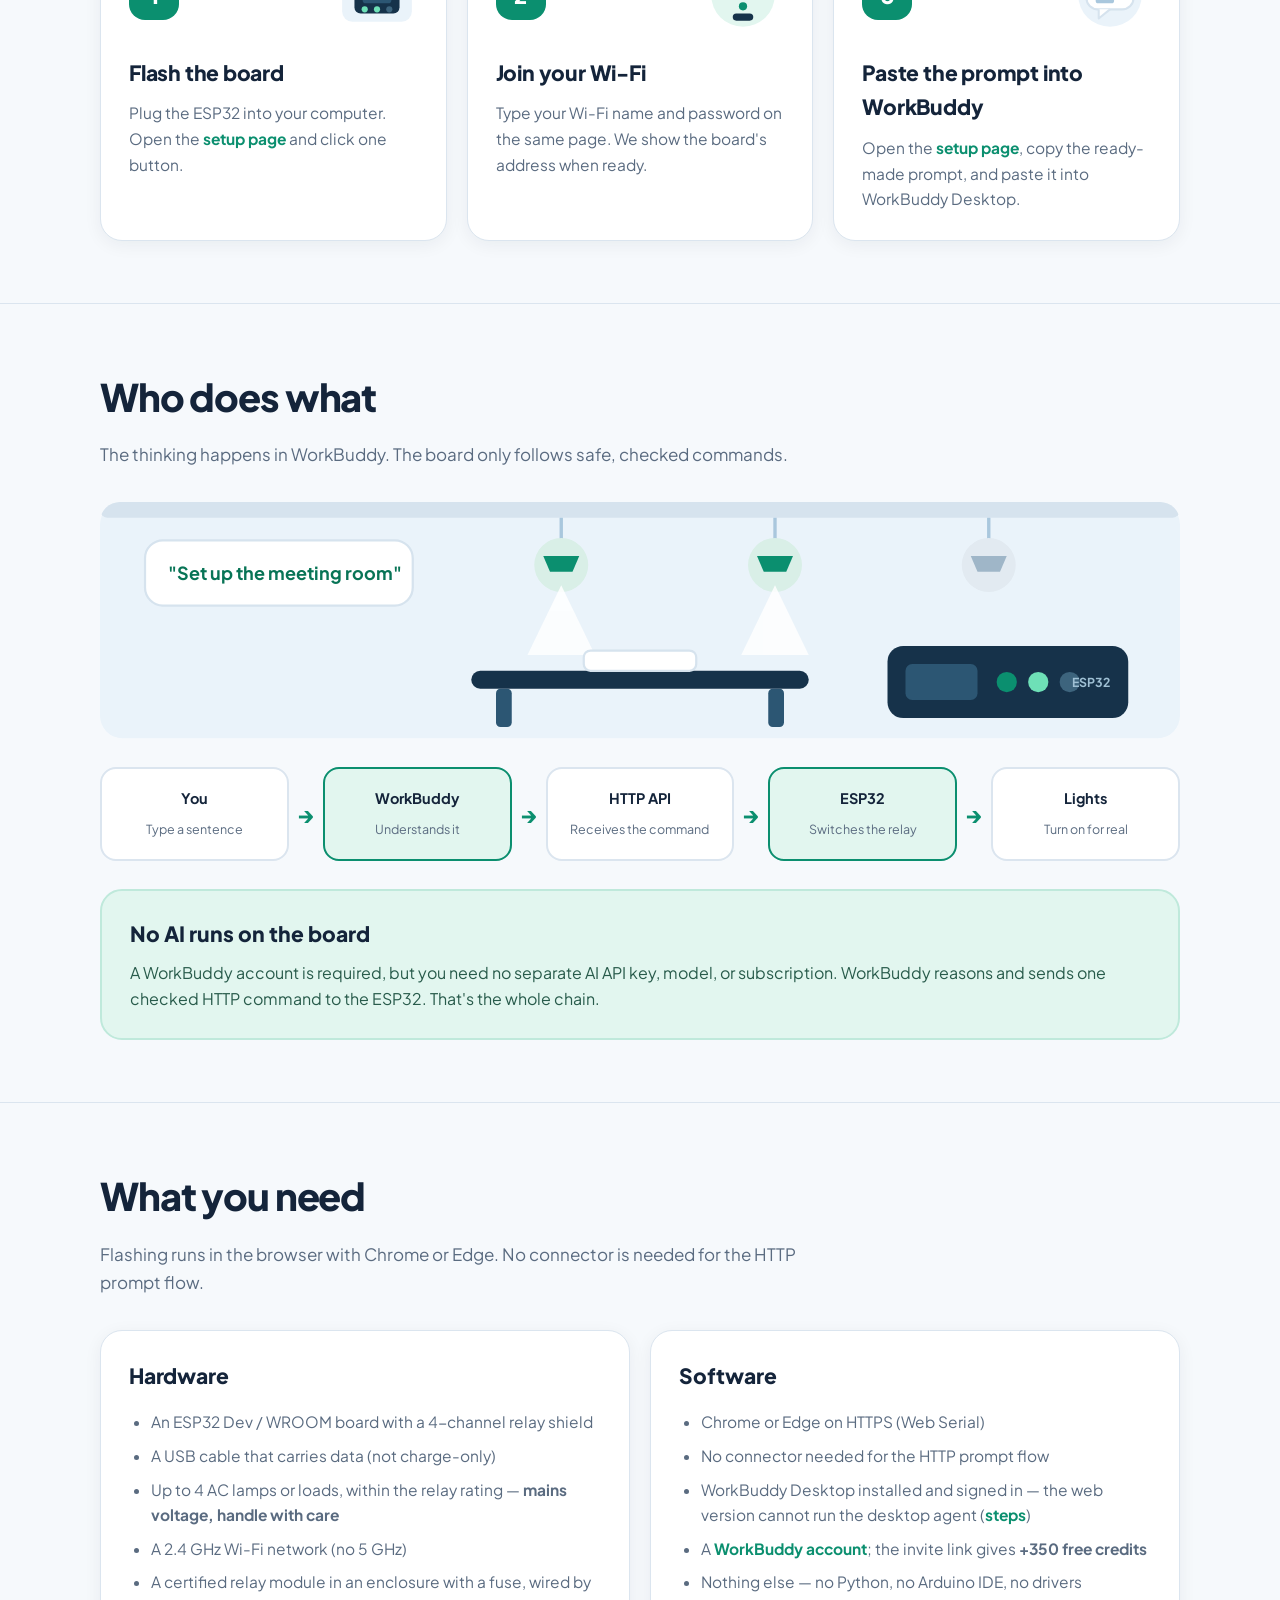
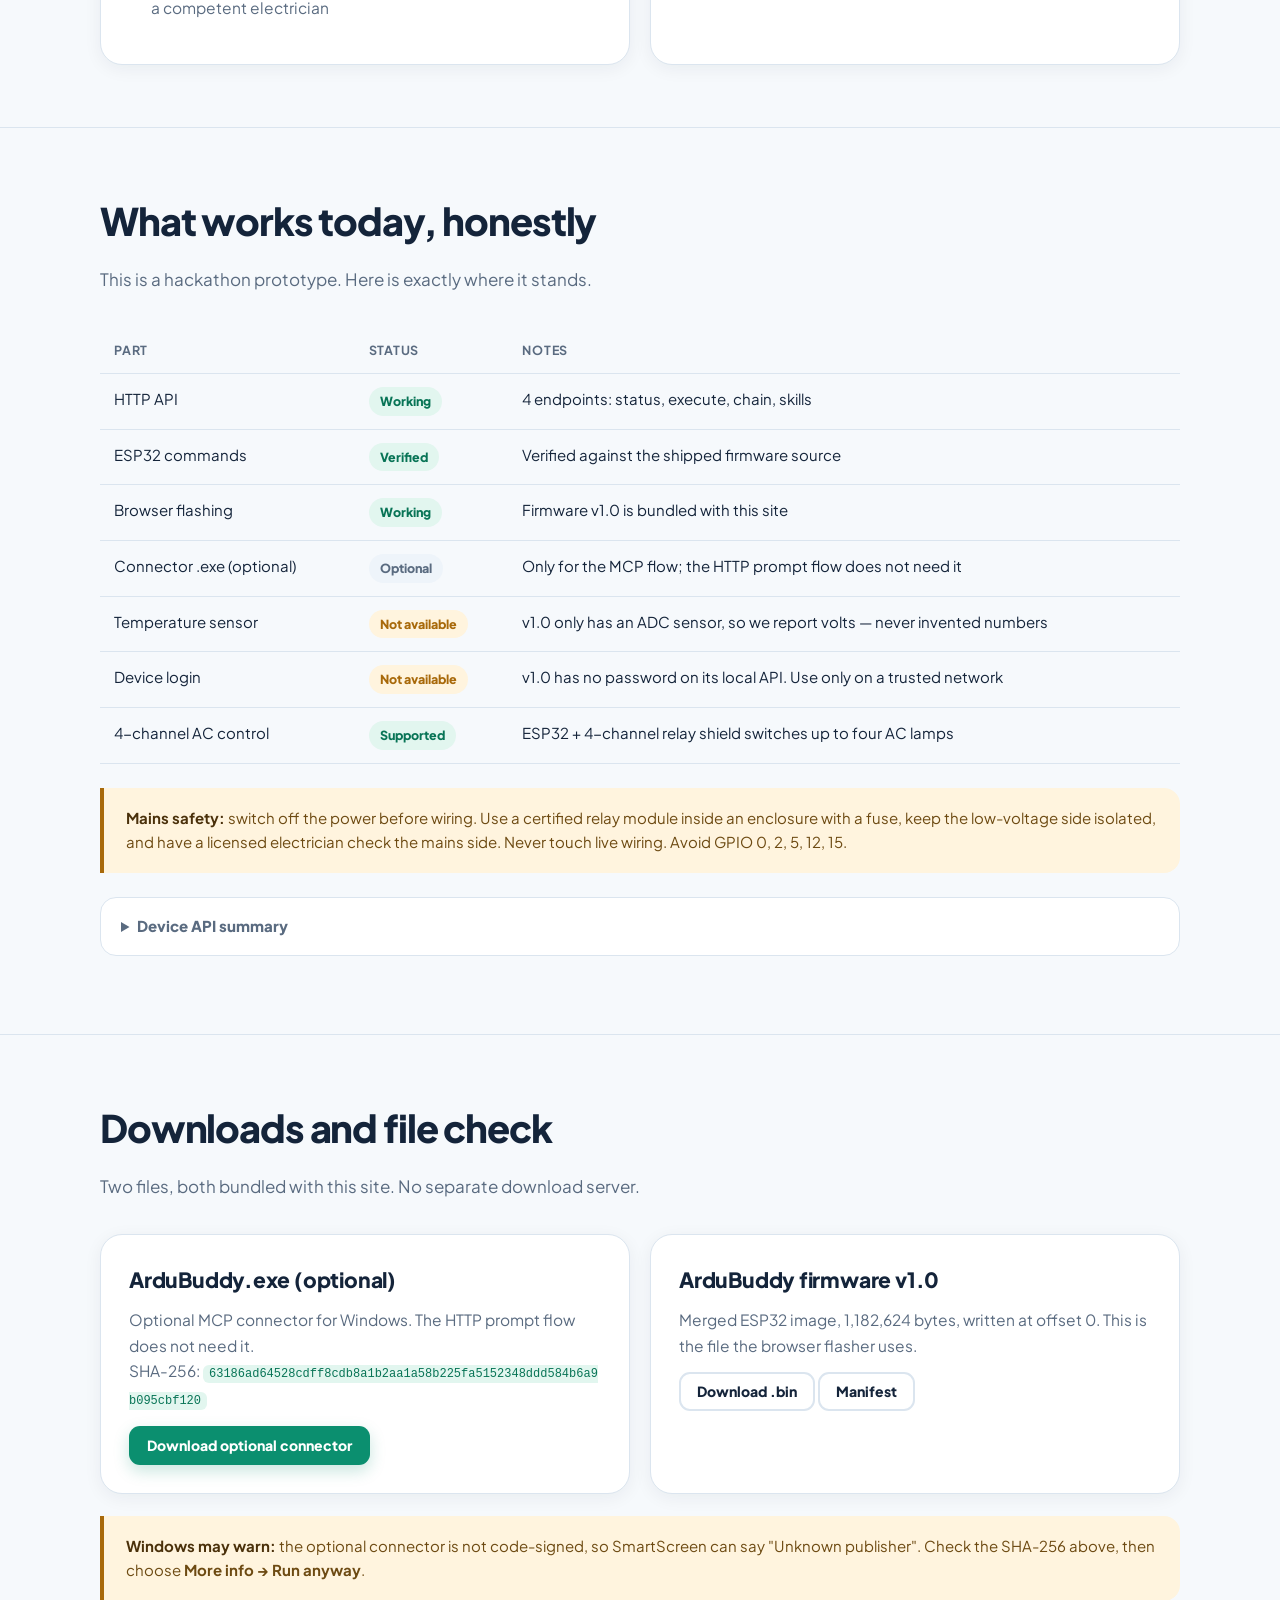
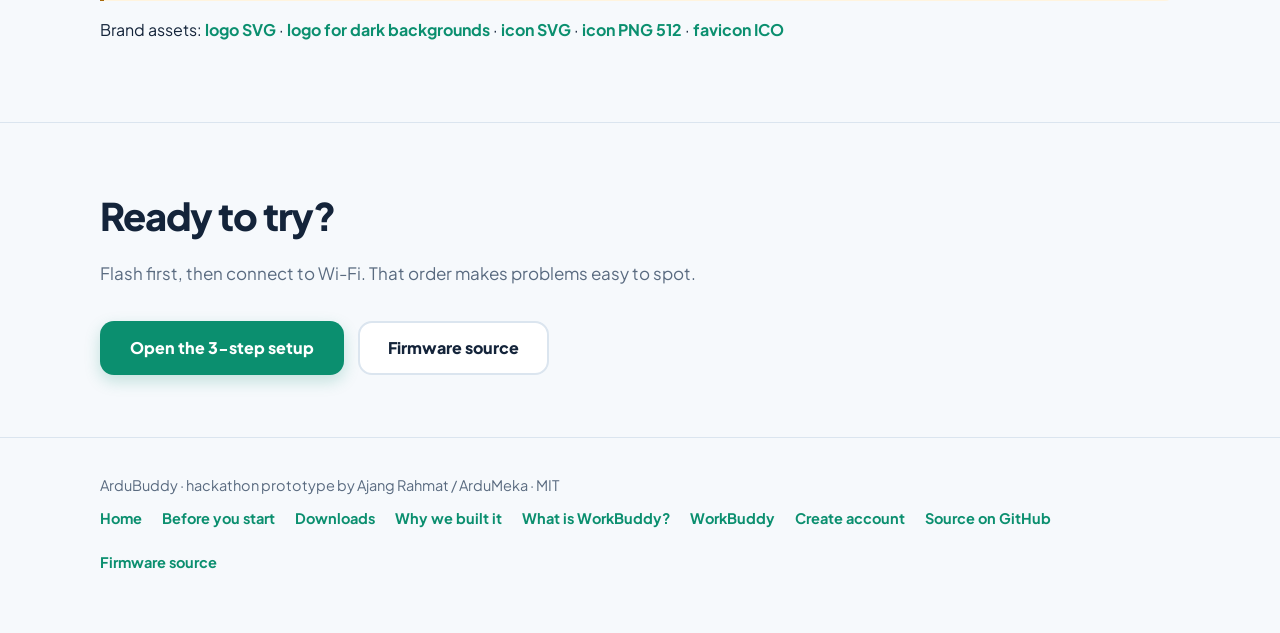
==== commit 04827672: "docs: tautkan repo GitHub dan URL deploy avisha.id/ardubuddy - README: tambah Repo + Website - index" ====
--- a/website/index.html
+++ b/website/index.html
@@ -10,9 +10,11 @@
   <link href="https://fonts.googleapis.com/css2?family=Plus+Jakarta+Sans:wght@400;500;600;700;800&family=JetBrains+Mono:wght@400;500&display=swap" rel="stylesheet" />
   <link rel="icon" type="image/svg+xml" href="favicon.svg" />
   <link rel="alternate icon" href="favicon.ico" sizes="any" />
+  <link rel="canonical" href="https://avisha.id/ardubuddy/" />
   <meta property="og:type" content="website" />
+  <meta property="og:url" content="https://avisha.id/ardubuddy/" />
   <meta property="og:title" content="ArduBuddy — Office Agent" />
-  <meta property="og:description" content="WorkBuddy Desktop meets the physical office: one sentence, one checked MCP command, real ESP32 devices." />
+  <meta property="og:description" content="WorkBuddy Desktop meets the physical office: one sentence over HTTP, a real ESP32 board, four relay channels." />
   <meta property="og:image" content="https://avisha.id/ardubuddy/assets/ardubuddy-icon-512.png" />
   <link rel="stylesheet" href="assets/style.css" />
   <script src="assets/i18n.js"></script>
@@ -482,6 +484,7 @@
       <a href="index.html#workbuddy" data-i18n="nav.whatwb">What is WorkBuddy?</a>
       <a href="https://www.workbuddy.ai/" target="_blank" rel="noopener" data-i18n="nav.workbuddy">WorkBuddy</a>
       <a href="https://workbuddy.ai/invite?code=PHSPUBC8" target="_blank" rel="noopener" data-i18n="nav.createAccount">Create account</a>
+      <a href="https://github.com/ajangrahmat/ArduBuddy" target="_blank" rel="noopener" data-i18n="nav.repo">Source on GitHub</a>
       <a href="firmware/source/main.cpp" target="_blank" rel="noopener" data-i18n="nav.source">Firmware source</a>
     </div>
   </div>
